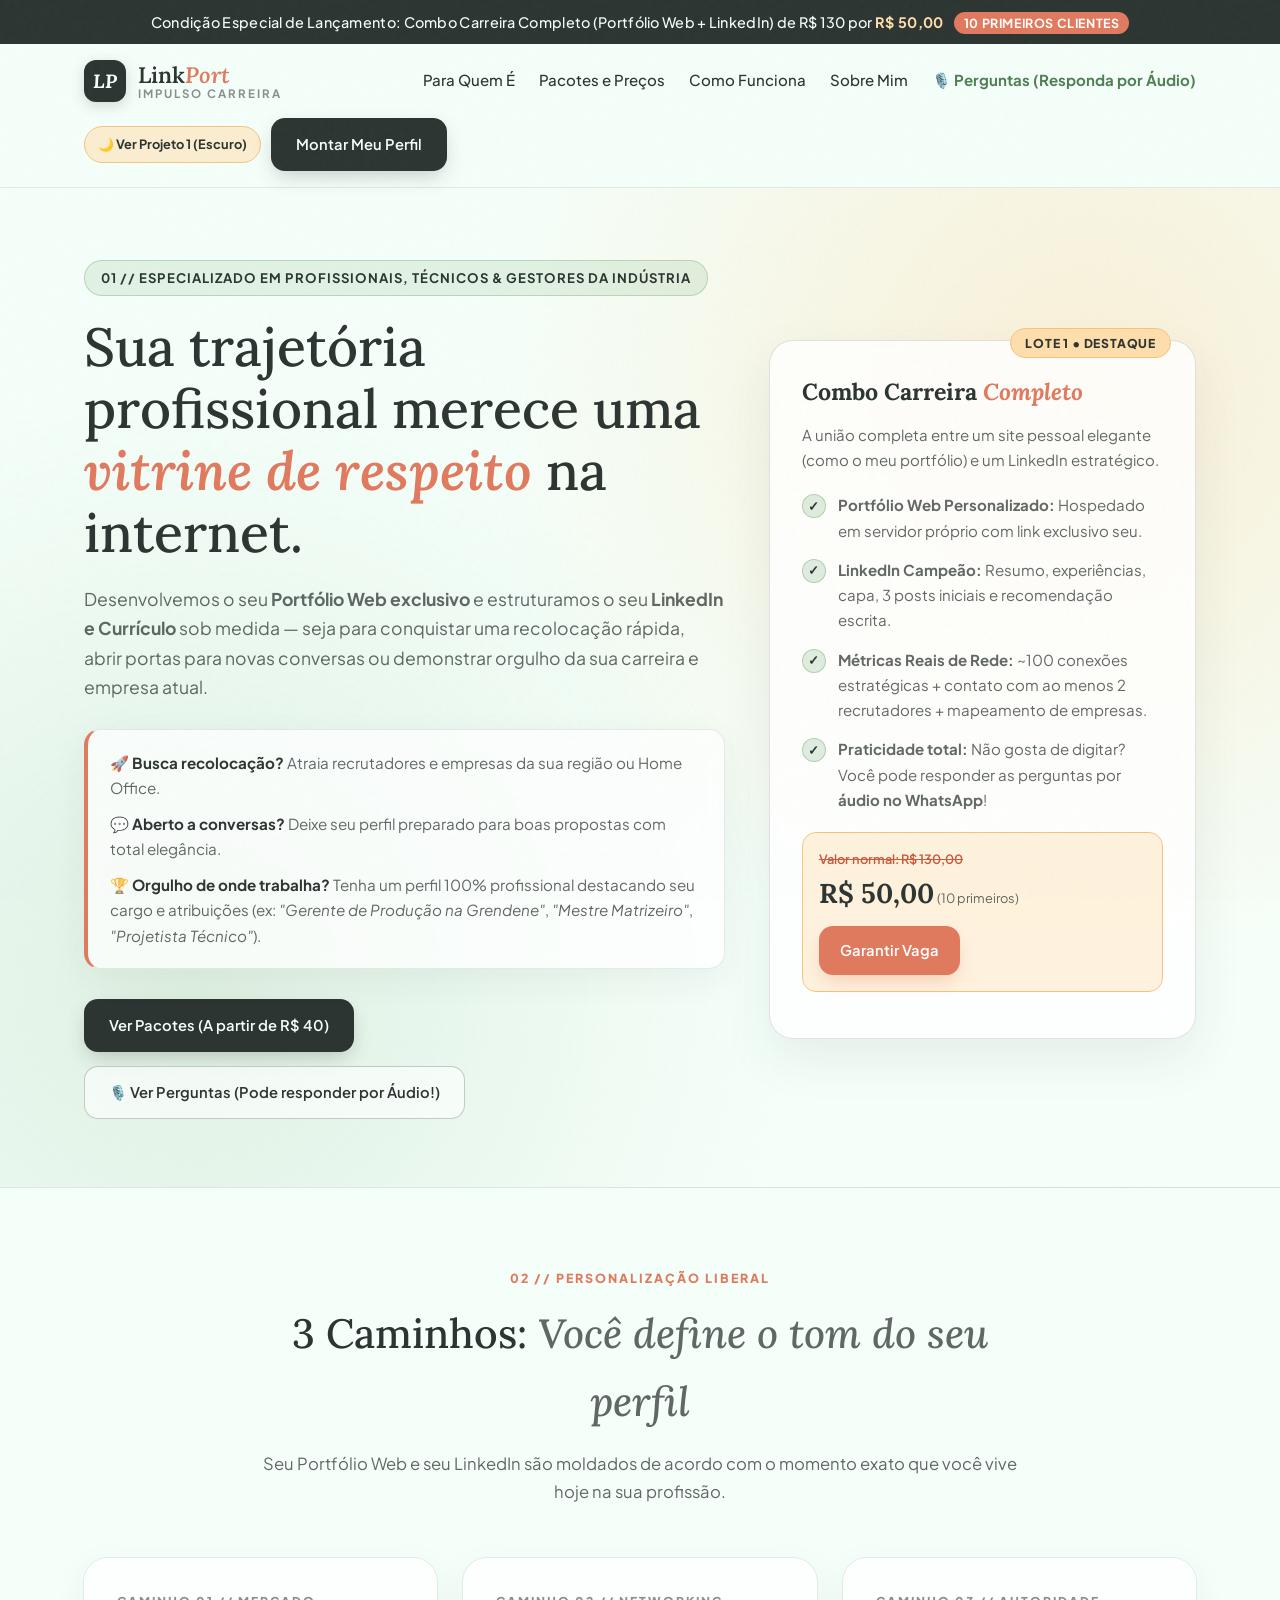
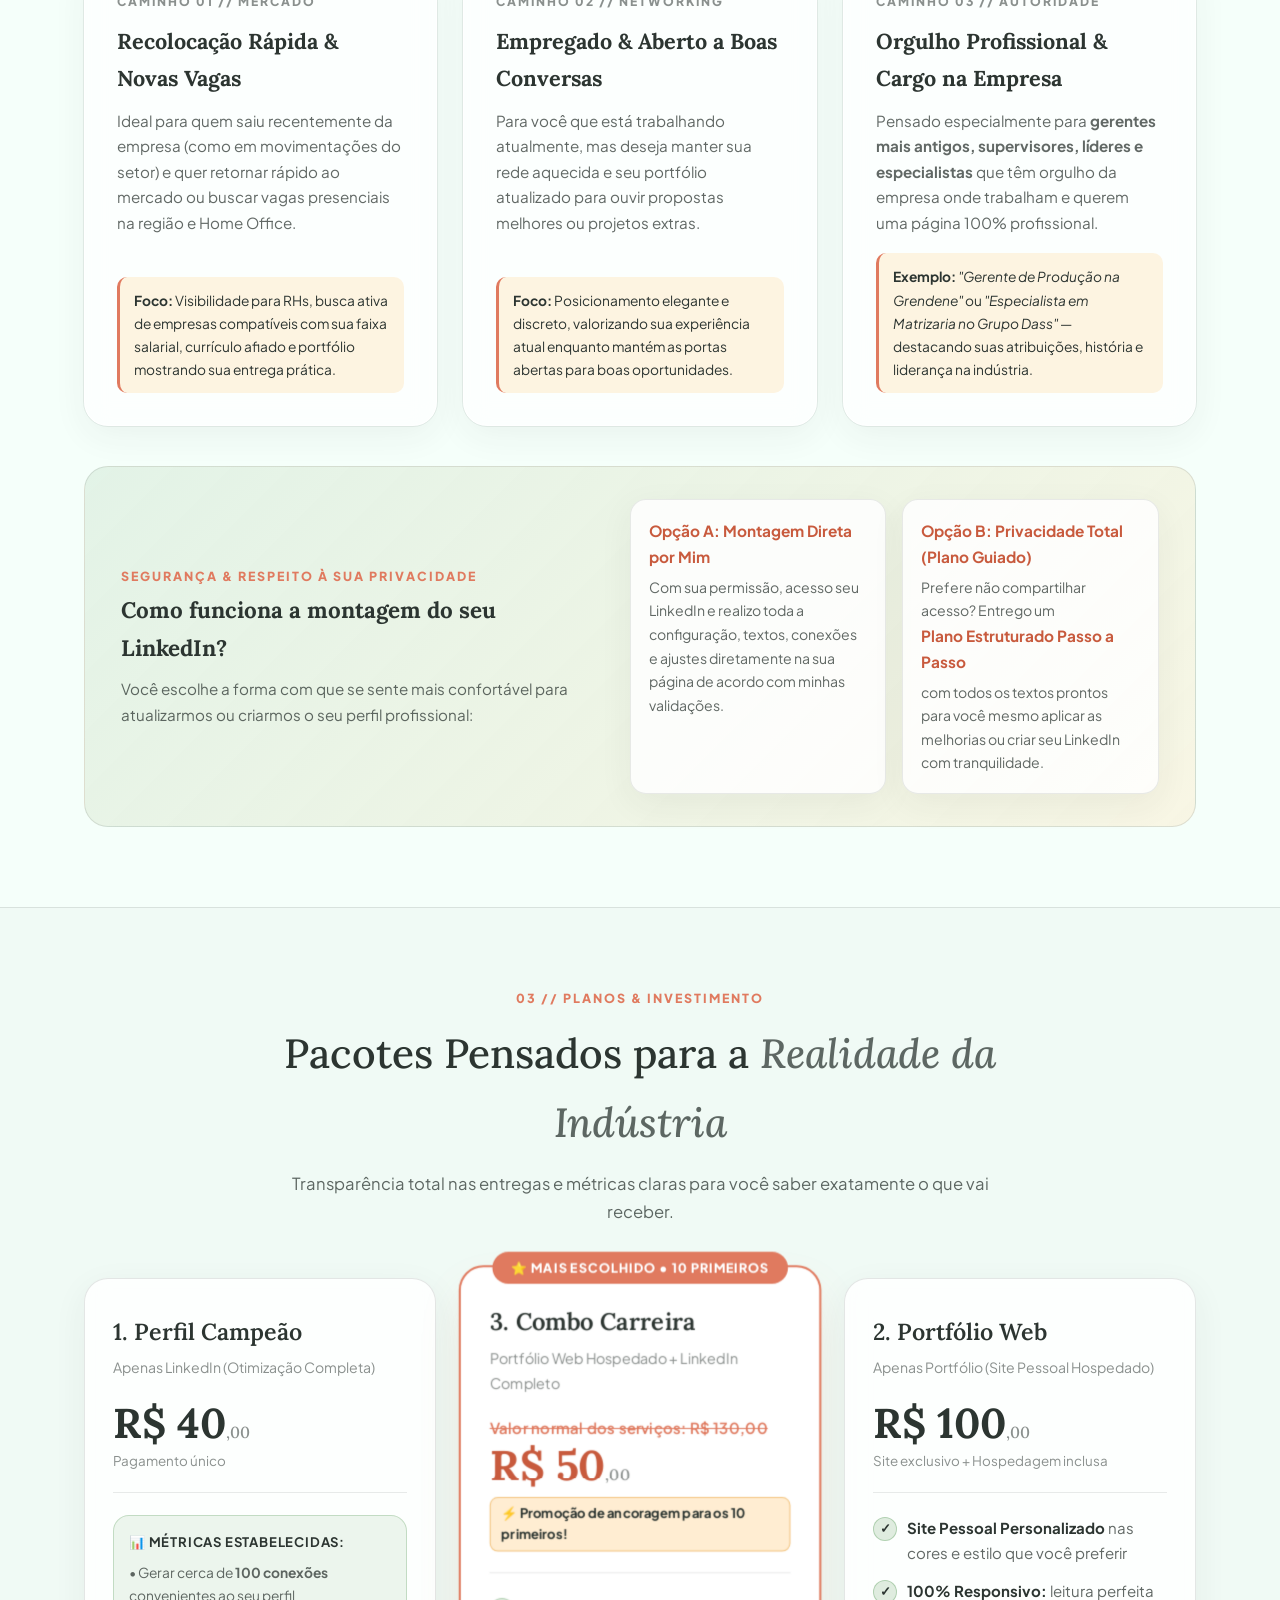
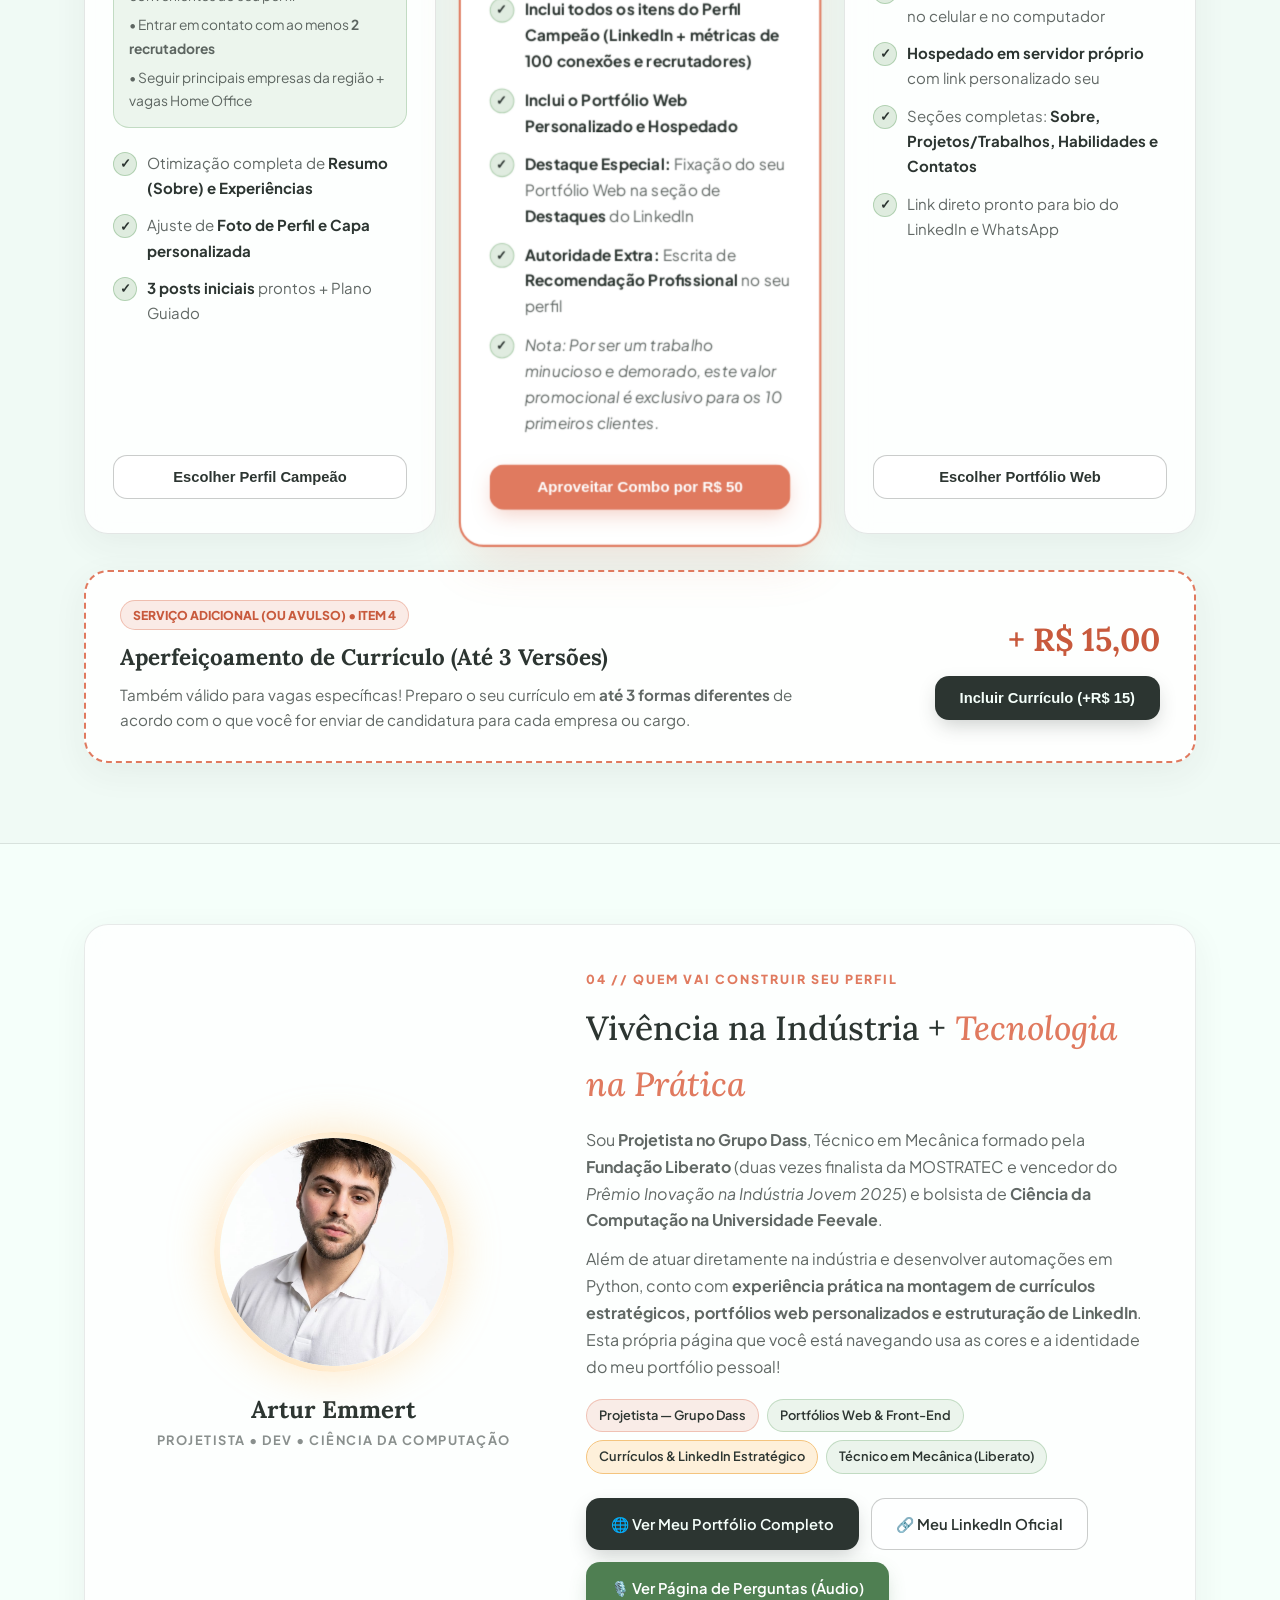
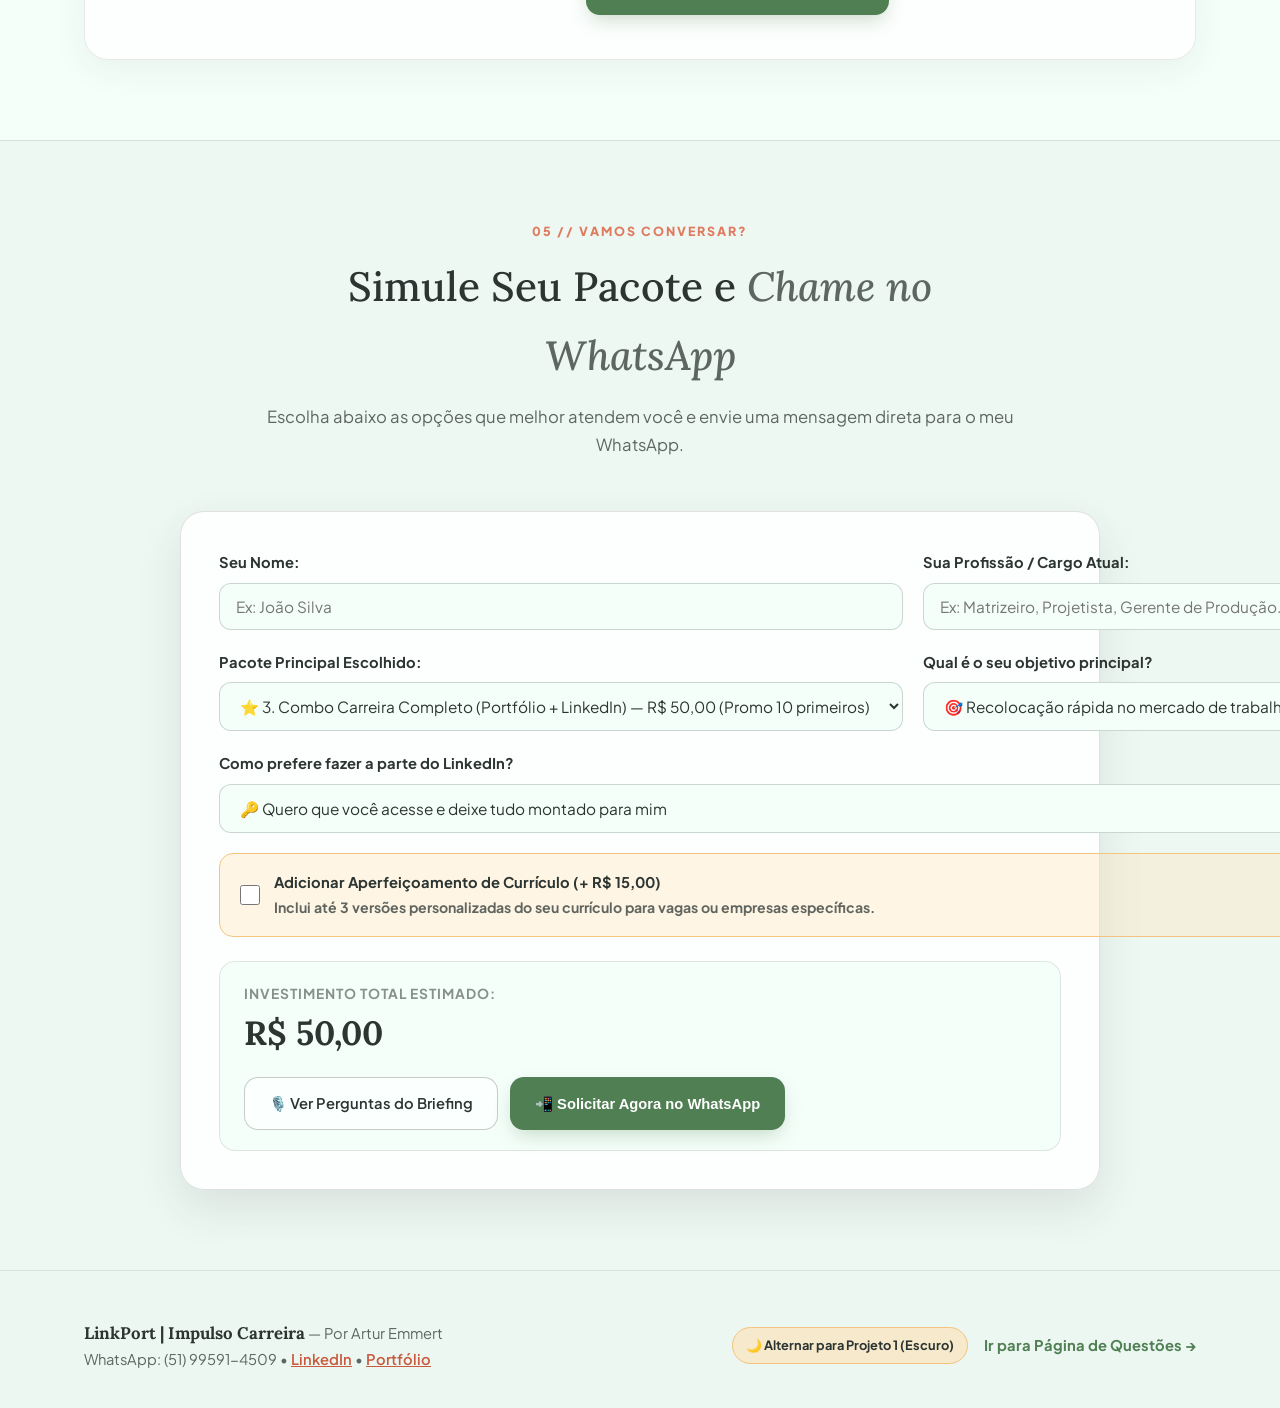
==== index.html @ e6566f84 "Commit inicial do projeto" ====
<!DOCTYPE html>
<html lang="pt-BR">
<head>
  <meta charset="UTF-8" />
  <meta name="viewport" content="width=device-width, initial-scale=1.0" />
  <title>LinkPort | Impulso Carreira (Versão Clara) — Portfólios Web, LinkedIn e Currículos</title>
  <meta name="description" content="Criação de Portfólios Web personalizados, otimização completa de LinkedIn e aperfeiçoamento de currículos para trabalhadores, técnicos e gestores da indústria." />
  <link rel="icon" href="assets/img/favicon_portfolio.png" type="image/png" />
  <link rel="preconnect" href="https://fonts.googleapis.com">
  <link rel="preconnect" href="https://fonts.gstatic.com" crossorigin>
  <link href="https://fonts.googleapis.com/css2?family=Lora:ital,wght@0,400..700;1,400..700&family=Plus+Jakarta+Sans:ital,wght@0,300..800;1,300..800&display=swap" rel="stylesheet">
  <link rel="stylesheet" href="styles.css" />
</head>
<body>

  <!-- Barra de Promoção de Lançamento -->
  <div class="promo-bar">
    Condição Especial de Lançamento: Combo Carreira Completo (Portfólio Web + LinkedIn) de R$ 130 por <strong>R$ 50,00</strong>
    <span class="promo-pill">10 Primeiros Clientes</span>
  </div>

  <!-- Navegação -->
  <header class="navbar">
    <div class="container nav-inner">
      <a href="index.html" class="brand-logo">
        <div class="brand-icon">LP</div>
        <div class="brand-text">
          <span class="brand-name">Link<span>Port</span></span>
          <span class="brand-sub">Impulso Carreira</span>
        </div>
      </a>

      <nav class="nav-links">
        <a href="#caminhos">Para Quem É</a>
        <a href="#pacotes">Pacotes e Preços</a>
        <a href="#privacidade">Como Funciona</a>
        <a href="#sobre">Sobre Mim</a>
        <a href="briefing.html" style="color: var(--sage-dark); font-weight: 700;">🎙️ Perguntas (Responda por Áudio)</a>
      </nav>

      <div style="display: flex; align-items: center; gap: 10px; flex-wrap: wrap;">
        <a href="../Projeto 1/index.html" class="version-switch" title="Alternar para o Projeto 1 (Tema Escuro)">
          🌙 Ver Projeto 1 (Escuro)
        </a>
        <a href="#orcamento" class="btn btn-charcoal">Montar Meu Perfil</a>
      </div>
    </div>
  </header>

  <!-- Hero Section -->
  <section class="hero">
    <div class="container hero-grid">
      <div>
        <div class="badge-pill">
          01 // Especializado em Profissionais, Técnicos & Gestores da Indústria
        </div>
        <h1>
          Sua trajetória profissional merece uma <span class="serif-italic">vitrine de respeito</span> na internet.
        </h1>
        <p class="hero-lead">
          Desenvolvemos o seu <strong>Portfólio Web exclusivo</strong> e estruturamos o seu <strong>LinkedIn e Currículo</strong> sob medida — seja para conquistar uma recolocação rápida, abrir portas para novas conversas ou demonstrar orgulho da sua carreira e empresa atual.
        </p>

        <div class="hero-usecases">
          <div>🚀 <strong>Busca recolocação?</strong> Atraia recrutadores e empresas da sua região ou Home Office.</div>
          <div>💬 <strong>Aberto a conversas?</strong> Deixe seu perfil preparado para boas propostas com total elegância.</div>
          <div>🏆 <strong>Orgulho de onde trabalha?</strong> Tenha um perfil 100% profissional destacando seu cargo e atribuições (ex: <em>"Gerente de Produção na Grendene"</em>, <em>"Mestre Matrizeiro"</em>, <em>"Projetista Técnico"</em>).</div>
        </div>

        <div class="hero-actions">
          <a href="#pacotes" class="btn btn-charcoal">Ver Pacotes (A partir de R$ 40)</a>
          <a href="briefing.html" class="btn btn-outline">🎙️ Ver Perguntas (Pode responder por Áudio!)</a>
        </div>
      </div>

      <div class="hero-card">
        <span class="hero-card-tag">Lote 1 • Destaque</span>
        <h3>Combo Carreira <span class="font-serif-editorial" style="font-style: italic; color: var(--terracotta);">Completo</span></h3>
        <p style="color: var(--charcoal-muted); font-size: 0.94rem;">
          A união completa entre um site pessoal elegante (como o meu portfólio) e um LinkedIn estratégico.
        </p>

        <ul class="hero-stat-list">
          <li>
            <span class="stat-check">✓</span>
            <div><strong>Portfólio Web Personalizado:</strong> Hospedado em servidor próprio com link exclusivo seu.</div>
          </li>
          <li>
            <span class="stat-check">✓</span>
            <div><strong>LinkedIn Campeão:</strong> Resumo, experiências, capa, 3 posts iniciais e recomendação escrita.</div>
          </li>
          <li>
            <span class="stat-check">✓</span>
            <div><strong>Métricas Reais de Rede:</strong> ~100 conexões estratégicas + contato com ao menos 2 recrutadores + mapeamento de empresas.</div>
          </li>
          <li>
            <span class="stat-check">✓</span>
            <div><strong>Praticidade total:</strong> Não gosta de digitar? Você pode responder as perguntas por <strong>áudio no WhatsApp</strong>!</div>
          </li>
        </ul>

        <div style="background: rgba(255, 222, 173, 0.4); border: 1px solid var(--navajowhite-strong); border-radius: 14px; padding: 16px; margin-bottom: 14px; display: flex; justify-content: space-between; align-items: center; flex-wrap: wrap; gap: 10px;">
          <div>
            <span style="font-size: 0.8rem; color: var(--terracotta-dark); text-decoration: line-through; display: block; font-weight: 600;">Valor normal: R$ 130,00</span>
            <strong class="font-serif-editorial" style="font-size: 1.7rem; color: var(--charcoal);">R$ 50,00</strong>
            <span style="font-size: 0.8rem; color: var(--charcoal-muted);"> (10 primeiros)</span>
          </div>
          <a href="#orcamento" class="btn btn-terracotta" style="padding: 11px 20px;">Garantir Vaga</a>
        </div>
      </div>
    </div>
  </section>

  <!-- Seção: 3 Caminhos de Posicionamento -->
  <section id="caminhos">
    <div class="container">
      <div class="section-header">
        <span class="section-tag">02 // Personalização Liberal</span>
        <h2>3 Caminhos: <span>Você define o tom do seu perfil</span></h2>
        <p>
          Seu Portfólio Web e seu LinkedIn são moldados de acordo com o momento exato que você vive hoje na sua profissão.
        </p>
      </div>

      <div class="paths-grid">
        <!-- Caminho 1 -->
        <div class="path-card">
          <span class="path-num">Caminho 01 // Mercado</span>
          <h3>Recolocação Rápida & Novas Vagas</h3>
          <p>
            Ideal para quem saiu recentemente da empresa (como em movimentações do setor) e quer retornar rápido ao mercado ou buscar vagas presenciais na região e Home Office.
          </p>
          <div class="path-example">
            <strong>Foco:</strong> Visibilidade para RHs, busca ativa de empresas compatíveis com sua faixa salarial, currículo afiado e portfólio mostrando sua entrega prática.
          </div>
        </div>

        <!-- Caminho 2 -->
        <div class="path-card">
          <span class="path-num">Caminho 02 // Networking</span>
          <h3>Empregado & Aberto a Boas Conversas</h3>
          <p>
            Para você que está trabalhando atualmente, mas deseja manter sua rede aquecida e seu portfólio atualizado para ouvir propostas melhores ou projetos extras.
          </p>
          <div class="path-example">
            <strong>Foco:</strong> Posicionamento elegante e discreto, valorizando sua experiência atual enquanto mantém as portas abertas para boas oportunidades.
          </div>
        </div>

        <!-- Caminho 3 -->
        <div class="path-card">
          <span class="path-num">Caminho 03 // Autoridade</span>
          <h3>Orgulho Profissional & Cargo na Empresa</h3>
          <p>
            Pensado especialmente para <strong>gerentes mais antigos, supervisores, líderes e especialistas</strong> que têm orgulho da empresa onde trabalham e querem uma página 100% profissional.
          </p>
          <div class="path-example">
            <strong>Exemplo:</strong> <em>"Gerente de Produção na Grendene"</em> ou <em>"Especialista em Matrizaria no Grupo Dass"</em> — destacando suas atribuições, história e liderança na indústria.
          </div>
        </div>
      </div>

      <!-- Banner de Privacidade e Execução do LinkedIn -->
      <div id="privacidade" class="privacy-banner">
        <div>
          <span class="section-tag" style="margin-bottom: 4px;">Segurança & Respeito à Sua Privacidade</span>
          <h3>Como funciona a montagem do seu LinkedIn?</h3>
          <p style="color: var(--charcoal-muted); font-size: 0.95rem;">
            Você escolhe a forma com que se sente mais confortável para atualizarmos ou criarmos o seu perfil profissional:
          </p>
        </div>

        <div class="privacy-options">
          <div class="privacy-opt">
            <strong>Opção A: Montagem Direta por Mim</strong>
            <p>
              Com sua permissão, acesso seu LinkedIn e realizo toda a configuração, textos, conexões e ajustes diretamente na sua página de acordo com minhas validações.
            </p>
          </div>
          <div class="privacy-opt">
            <strong>Opção B: Privacidade Total (Plano Guiado)</strong>
            <p>
              Prefere não compartilhar acesso? Entrego um <strong>Plano Estruturado Passo a Passo</strong> com todos os textos prontos para você mesmo aplicar as melhorias ou criar seu LinkedIn com tranquilidade.
            </p>
          </div>
        </div>
      </div>
    </div>
  </section>

  <!-- Seção de Preços e Pacotes -->
  <section id="pacotes" class="pricing-section">
    <div class="container">
      <div class="section-header">
        <span class="section-tag">03 // Planos & Investimento</span>
        <h2>Pacotes Pensados para a <span>Realidade da Indústria</span></h2>
        <p>
          Transparência total nas entregas e métricas claras para você saber exatamente o que vai receber.
        </p>
      </div>

      <div class="pricing-grid">
        <!-- Pacote 1: Perfil Campeão -->
        <div class="price-card">
          <div class="plan-name">1. Perfil Campeão</div>
          <div class="plan-subtitle">Apenas LinkedIn (Otimização Completa)</div>

          <div class="price-box">
            <span class="current-price">R$ 40<small>,00</small></span>
            <span style="display: block; font-size: 0.84rem; color: var(--charcoal-light); margin-top: 4px;">Pagamento único</span>
          </div>

          <div class="metrics-box">
            <h4>📊 Métricas Estabelecidas:</h4>
            <ul>
              <li>• Gerar cerca de <strong>100 conexões</strong> convenientes ao seu perfil</li>
              <li>• Entrar em contato com ao menos <strong>2 recrutadores</strong></li>
              <li>• Seguir principais empresas da região + vagas Home Office</li>
            </ul>
          </div>

          <ul class="plan-features">
            <li><span class="stat-check">✓</span> <div>Otimização completa de <strong>Resumo (Sobre) e Experiências</strong></div></li>
            <li><span class="stat-check">✓</span> <div>Ajuste de <strong>Foto de Perfil e Capa personalizada</strong></div></li>
            <li><span class="stat-check">✓</span> <div><strong>3 posts iniciais</strong> prontos + Plano Guiado</div></li>
          </ul>

          <button class="btn btn-outline" onclick="selecionarPacote('linkedin')">Escolher Perfil Campeão</button>
        </div>

        <!-- Pacote 3 (Destaque Central): Combo Carreira -->
        <div class="price-card featured">
          <div class="featured-ribbon">⭐ Mais Escolhido • 10 Primeiros</div>
          <div class="plan-name">3. Combo Carreira</div>
          <div class="plan-subtitle">Portfólio Web Hospedado + LinkedIn Completo</div>

          <div class="price-box">
            <span class="old-price">Valor normal dos serviços: R$ 130,00</span>
            <span class="current-price" style="color: var(--terracotta-dark);">R$ 50<small>,00</small></span>
            <div>
              <span class="scarcity-note">⚡ Promoção de ancoragem para os 10 primeiros!</span>
            </div>
          </div>

          <ul class="plan-features">
            <li><span class="stat-check">✓</span> <div><strong>Inclui todos os itens do Perfil Campeão (LinkedIn + métricas de 100 conexões e recrutadores)</strong></div></li>
            <li><span class="stat-check">✓</span> <div><strong>Inclui o Portfólio Web Personalizado e Hospedado</strong></div></li>
            <li><span class="stat-check">✓</span> <div><strong>Destaque Especial:</strong> Fixação do seu Portfólio Web na seção de <strong>Destaques</strong> do LinkedIn</div></li>
            <li><span class="stat-check">✓</span> <div><strong>Autoridade Extra:</strong> Escrita de <strong>Recomendação Profissional</strong> no seu perfil</div></li>
            <li><span class="stat-check">✓</span> <div><em>Nota: Por ser um trabalho minucioso e demorado, este valor promocional é exclusivo para os 10 primeiros clientes.</em></div></li>
          </ul>

          <button class="btn btn-terracotta" onclick="selecionarPacote('combo')">Aproveitar Combo por R$ 50</button>
        </div>

        <!-- Pacote 2: Portfólio Web -->
        <div class="price-card">
          <div class="plan-name">2. Portfólio Web</div>
          <div class="plan-subtitle">Apenas Portfólio (Site Pessoal Hospedado)</div>

          <div class="price-box">
            <span class="current-price">R$ 100<small>,00</small></span>
            <span style="display: block; font-size: 0.84rem; color: var(--charcoal-light); margin-top: 4px;">Site exclusivo + Hospedagem inclusa</span>
          </div>

          <ul class="plan-features">
            <li><span class="stat-check">✓</span> <div><strong>Site Pessoal Personalizado</strong> nas cores e estilo que você preferir</div></li>
            <li><span class="stat-check">✓</span> <div><strong>100% Responsivo:</strong> leitura perfeita no celular e no computador</div></li>
            <li><span class="stat-check">✓</span> <div><strong>Hospedado em servidor próprio</strong> com link personalizado seu</div></li>
            <li><span class="stat-check">✓</span> <div>Seções completas: <strong>Sobre, Projetos/Trabalhos, Habilidades e Contatos</strong></div></li>
            <li><span class="stat-check">✓</span> <div>Link direto pronto para bio do LinkedIn e WhatsApp</div></li>
          </ul>

          <button class="btn btn-outline" onclick="selecionarPacote('portfolio')">Escolher Portfólio Web</button>
        </div>
      </div>

      <!-- Adicional Item 4: Aperfeiçoamento de Currículo -->
      <div class="addon-banner">
        <div class="addon-info">
          <span class="addon-tag">Serviço Adicional (Ou Avulso) • Item 4</span>
          <h3>Aperfeiçoamento de Currículo (Até 3 Versões)</h3>
          <p>
            Também válido para vagas específicas! Preparo o seu currículo em <strong>até 3 formas diferentes</strong> de acordo com o que você for enviar de candidatura para cada empresa ou cargo.
          </p>
        </div>
        <div class="addon-price-col">
          <span class="addon-price">+ R$ 15,00</span>
          <button class="btn btn-charcoal" onclick="adicionarCurriculo()">Incluir Currículo (+R$ 15)</button>
        </div>
      </div>
    </div>
  </section>

  <!-- Seção Sobre Mim (Com a Foto e Estética Real do Portfólio do Artur!) -->
  <section id="sobre">
    <div class="container">
      <div class="about-grid">
        <div class="profile-frame-wrap">
          <div class="navajo-circle">
            <img src="assets/img/foto_portfolio_circulo.png" alt="Artur Emmert" />
          </div>
          <h3 class="font-serif-editorial" style="font-size: 1.5rem; color: var(--charcoal);">Artur Emmert</h3>
          <span style="font-size: 0.8rem; text-transform: uppercase; letter-spacing: 1.5px; color: var(--charcoal-light); font-weight: 700;">
            Projetista • Dev • Ciência da Computação
          </span>
        </div>

        <div>
          <span class="section-tag">04 // Quem Vai Construir Seu Perfil</span>
          <h2 class="font-serif-editorial" style="font-size: 2.1rem; font-weight: 500; margin-bottom: 14px; color: var(--charcoal);">
            Vivência na Indústria + <span style="font-style: italic; color: var(--terracotta);">Tecnologia na Prática</span>
          </h2>
          <p style="color: var(--charcoal-muted); margin-bottom: 12px;">
            Sou <strong>Projetista no Grupo Dass</strong>, Técnico em Mecânica formado pela <strong>Fundação Liberato</strong> (duas vezes finalista da MOSTRATEC e vencedor do <em>Prêmio Inovação na Indústria Jovem 2025</em>) e bolsista de <strong>Ciência da Computação na Universidade Feevale</strong>.
          </p>
          <p style="color: var(--charcoal-muted); margin-bottom: 16px;">
            Além de atuar diretamente na indústria e desenvolver automações em Python, conto com <strong>experiência prática na montagem de currículos estratégicos, portfólios web personalizados e estruturação de LinkedIn</strong>. Esta própria página que você está navegando usa as cores e a identidade do meu portfólio pessoal!
          </p>

          <div class="about-badges">
            <span class="badge-terracotta">Projetista — Grupo Dass</span>
            <span class="badge-sage">Portfólios Web & Front-End</span>
            <span class="badge-navajo">Currículos & LinkedIn Estratégico</span>
            <span class="badge-sage">Técnico em Mecânica (Liberato)</span>
          </div>

          <div style="display: flex; flex-wrap: wrap; gap: 12px; margin-top: 24px;">
            <a href="https://artur-emmert.github.io/MeuPortf-lioV2/" target="_blank" rel="noopener noreferrer" class="btn btn-charcoal">
              🌐 Ver Meu Portfólio Completo
            </a>
            <a href="https://www.linkedin.com/in/artur-emmert-cs-pm" target="_blank" rel="noopener noreferrer" class="btn btn-outline">
              🔗 Meu LinkedIn Oficial
            </a>
            <a href="briefing.html" class="btn btn-sage">
              🎙️ Ver Página de Perguntas (Áudio)
            </a>
          </div>
        </div>
      </div>
    </div>
  </section>

  <!-- Simulador de Pedido / Orçamento Rápido -->
  <section id="orcamento" style="background: rgba(44, 53, 49, 0.03); border-top: 1px solid var(--card-border);">
    <div class="container">
      <div class="section-header">
        <span class="section-tag">05 // Vamos Conversar?</span>
        <h2>Simule Seu Pacote e <span>Chame no WhatsApp</span></h2>
        <p>
          Escolha abaixo as opções que melhor atendem você e envie uma mensagem direta para o meu WhatsApp.
        </p>
      </div>

      <div class="builder-box">
        <div class="form-grid">
          <div class="form-group">
            <label for="clienteNome">Seu Nome:</label>
            <input type="text" id="clienteNome" class="form-control" placeholder="Ex: João Silva" />
          </div>

          <div class="form-group">
            <label for="clienteProfissao">Sua Profissão / Cargo Atual:</label>
            <input type="text" id="clienteProfissao" class="form-control" placeholder="Ex: Matrizeiro, Projetista, Gerente de Produção..." />
          </div>

          <div class="form-group">
            <label for="pacoteSelect">Pacote Principal Escolhido:</label>
            <select id="pacoteSelect" class="form-control" onchange="atualizarTotal()">
              <option value="combo" data-preco="50">⭐ 3. Combo Carreira Completo (Portfólio + LinkedIn) — R$ 50,00 (Promo 10 primeiros)</option>
              <option value="linkedin" data-preco="40">1. Perfil Campeão (Apenas LinkedIn) — R$ 40,00</option>
              <option value="portfolio" data-preco="100">2. Portfólio Web Hospedado (Apenas Portfólio) — R$ 100,00</option>
              <option value="apenas_curriculo" data-preco="15">4. Apenas Aperfeiçoamento de Currículo (Até 3 versões) — R$ 15,00</option>
            </select>
          </div>

          <div class="form-group">
            <label for="objetivoSelect">Qual é o seu objetivo principal?</label>
            <select id="objetivoSelect" class="form-control">
              <option value="Recolocação rápida no mercado de trabalho">🎯 Recolocação rápida no mercado de trabalho</option>
              <option value="Estou empregado, mas aberto a novas conversas e propostas">💬 Estou empregado, mas aberto a boas conversas</option>
              <option value="Mostrar orgulho da empresa atual e ter um perfil 100% profissional com minhas atribuições">🏛️ Orgulho da empresa onde trabalho (Perfil 100% Profissional / Cargo Atual)</option>
            </select>
          </div>

          <div class="form-group full">
            <label for="privacidadeSelect">Como prefere fazer a parte do LinkedIn?</label>
            <select id="privacidadeSelect" class="form-control">
              <option value="Quero que o Artur acesse e monte tudo direto para mim">🔑 Quero que você acesse e deixe tudo montado para mim</option>
              <option value="Prefiro manter minha privacidade e receber o Plano Estruturado passo a passo">🔒 Prefiro privacidade: quero receber o Plano Estruturado para eu mesmo aplicar</option>
              <option value="Ainda vou decidir / Quero tirar dúvidas">🤔 Quero conversar sobre isso no WhatsApp</option>
            </select>
          </div>

          <div class="form-group full" id="addonCheckboxContainer">
            <label class="checkbox-card">
              <input type="checkbox" id="checkCurriculo" onchange="atualizarTotal()" />
              <div>
                <strong style="color: var(--charcoal); display: block;">Adicionar Aperfeiçoamento de Currículo (+ R$ 15,00)</strong>
                <span style="font-size: 0.88rem; color: var(--charcoal-muted);">Inclui até 3 versões personalizadas do seu currículo para vagas ou empresas específicas.</span>
              </div>
            </label>
          </div>
        </div>

        <div class="total-bar">
          <div>
            <span style="font-size: 0.86rem; color: var(--charcoal-light); display: block; text-transform: uppercase; letter-spacing: 1px; font-weight: 700;">Investimento Total Estimado:</span>
            <span class="total-amount" id="valorTotalDisplay">R$ 50,00</span>
          </div>

          <div style="display: flex; gap: 12px; flex-wrap: wrap;">
            <a href="briefing.html" class="btn btn-outline">🎙️ Ver Perguntas do Briefing</a>
            <button type="button" class="btn btn-sage" onclick="enviarPedidoWhatsApp()">
              📲 Solicitar Agora no WhatsApp
            </button>
          </div>
        </div>
      </div>
    </div>
  </section>

  <!-- Rodapé -->
  <footer class="footer">
    <div class="container footer-inner">
      <div>
        <strong class="font-serif-editorial" style="color: var(--charcoal); font-size: 1.05rem;">LinkPort | Impulso Carreira</strong> — Por Artur Emmert<br/>
        <span>WhatsApp: (51) 99591-4509 • <a href="https://www.linkedin.com/in/artur-emmert-cs-pm" target="_blank" style="color: var(--terracotta-dark); font-weight: 600;">LinkedIn</a> • <a href="https://artur-emmert.github.io/MeuPortf-lioV2/" target="_blank" style="color: var(--terracotta-dark); font-weight: 600;">Portfólio</a></span>
      </div>
      <div style="display: flex; gap: 16px; align-items: center; flex-wrap: wrap;">
        <a href="../Projeto 1/index.html" class="version-switch">🌙 Alternar para Projeto 1 (Escuro)</a>
        <a href="briefing.html" style="color: var(--sage-dark); text-decoration: none; font-weight: 700;">Ir para Página de Questões →</a>
      </div>
    </div>
  </footer>

  <script src="script.js"></script>
</body>
</html>
---- styles.css ----
:root {
  --mintcream: #F5FFFA;
  --bg-soft: #ECF6F1;
  --charcoal: #2C3531;
  --charcoal-muted: rgba(44, 53, 49, 0.75);
  --charcoal-light: rgba(44, 53, 49, 0.55);
  --navajowhite: #FFDEAD;
  --navajowhite-strong: #F4C47E;
  --sage: #8FBC8F;
  --sage-dark: #4F7F52;
  --terracotta: #E07A5F;
  --terracotta-dark: #C85A3D;
  --card-bg: rgba(255, 255, 255, 0.72);
  --card-border: rgba(44, 53, 49, 0.12);
  --shadow-soft: 0 10px 35px 0 rgba(44, 53, 49, 0.06);
  --shadow-hover: 0 18px 45px 0 rgba(44, 53, 49, 0.11);
  --radius-md: 16px;
  --radius-lg: 24px;
}

* {
  box-sizing: border-box;
  margin: 0;
  padding: 0;
}

html {
  scroll-behavior: smooth;
}

body {
  font-family: 'Plus Jakarta Sans', -apple-system, BlinkMacSystemFont, 'Segoe UI', sans-serif;
  background-color: var(--mintcream);
  color: var(--charcoal);
  line-height: 1.68;
  font-size: 16px;
  position: relative;
  -webkit-font-smoothing: antialiased;
}

/* Textura de Ruído Analógica idêntica ao Portfolio_V2 */
body::before {
  content: "";
  position: fixed;
  top: 0;
  left: 0;
  width: 100vw;
  height: 100vh;
  opacity: 0.025;
  pointer-events: none;
  z-index: 9999;
  background-image: url("data:image/svg+xml,%3Csvg viewBox='0 0 200 200' xmlns='http://www.w3.org/2000/svg'%3E%3Cfilter id='noise'%3E%3CfeTurbulence type='fractalNoise' baseFrequency='0.8' numOctaves='3' stitchTiles='stitch'/%3E%3C/filter%3E%3Crect width='100%25' height='100%25' filter='url(%23noise)'/%3E%3C/svg%3E");
}

.font-serif-editorial {
  font-family: 'Lora', Georgia, serif;
}

.container {
  width: 100%;
  max-width: 1160px;
  margin: 0 auto;
  padding: 0 24px;
}

section {
  padding: 80px 0;
}

/* Barra Superior de Lançamento */
.promo-bar {
  background: var(--charcoal);
  color: var(--mintcream);
  text-align: center;
  padding: 10px 16px;
  font-size: 0.9rem;
  font-weight: 500;
  letter-spacing: 0.3px;
}

.promo-bar strong {
  color: var(--navajowhite);
  font-weight: 700;
}

.promo-bar .promo-pill {
  background: var(--terracotta);
  color: #fff;
  padding: 3px 10px;
  border-radius: 99px;
  margin-left: 8px;
  font-size: 0.78rem;
  font-weight: 700;
  text-transform: uppercase;
  letter-spacing: 0.6px;
}

/* Navbar */
.navbar {
  position: sticky;
  top: 0;
  z-index: 100;
  background: rgba(245, 255, 250, 0.85);
  backdrop-filter: blur(12px);
  border-bottom: 1px solid rgba(44, 53, 49, 0.1);
  padding: 16px 0;
}

.nav-inner {
  display: flex;
  align-items: center;
  justify-content: space-between;
  gap: 16px;
  flex-wrap: wrap;
}

.brand-logo {
  display: flex;
  align-items: center;
  gap: 12px;
  text-decoration: none;
  color: var(--charcoal);
}

.brand-icon {
  width: 42px;
  height: 42px;
  border-radius: 12px;
  background: var(--charcoal);
  color: var(--mintcream);
  display: flex;
  align-items: center;
  justify-content: center;
  font-family: 'Lora', serif;
  font-style: italic;
  font-weight: 700;
  font-size: 1.2rem;
  box-shadow: 0 4px 14px rgba(44, 53, 49, 0.18);
}

.brand-text {
  display: flex;
  flex-direction: column;
  line-height: 1.15;
}

.brand-name {
  font-family: 'Lora', serif;
  font-size: 1.4rem;
  font-weight: 600;
  color: var(--charcoal);
}

.brand-name span {
  font-style: italic;
  color: var(--terracotta);
}

.brand-sub {
  font-size: 0.72rem;
  text-transform: uppercase;
  letter-spacing: 2px;
  color: var(--charcoal-light);
  font-weight: 700;
}

.nav-links {
  display: flex;
  align-items: center;
  gap: 24px;
  flex-wrap: wrap;
}

.nav-links a {
  color: var(--charcoal);
  text-decoration: none;
  font-size: 0.94rem;
  font-weight: 500;
  position: relative;
  padding-bottom: 2px;
  transition: color 0.25s;
}

.nav-links a::after {
  content: '';
  display: block;
  width: 0;
  height: 2px;
  background: var(--terracotta);
  transition: width 0.3s ease;
}

.nav-links a:hover {
  color: var(--terracotta);
}

.nav-links a:hover::after {
  width: 100%;
}

/* Botões estilo Portfolio_V2 */
.btn {
  display: inline-flex;
  align-items: center;
  justify-content: center;
  gap: 8px;
  padding: 13px 24px;
  border-radius: 14px;
  font-weight: 600;
  font-size: 0.92rem;
  text-decoration: none;
  cursor: pointer;
  transition: all 0.3s cubic-bezier(0.16, 1, 0.3, 1);
  border: 1px solid transparent;
}

.btn-charcoal {
  background: var(--charcoal);
  color: var(--mintcream);
  box-shadow: 0 8px 20px -4px rgba(44, 53, 49, 0.25);
}

.btn-charcoal:hover {
  background: var(--terracotta);
  color: #fff;
  transform: translateY(-2px);
  box-shadow: 0 12px 24px -4px rgba(224, 122, 95, 0.35);
}

.btn-terracotta {
  background: var(--terracotta);
  color: #fff;
  box-shadow: 0 8px 20px -4px rgba(224, 122, 95, 0.35);
}

.btn-terracotta:hover {
  background: var(--terracotta-dark);
  transform: translateY(-2px);
}

.btn-sage {
  background: var(--sage-dark);
  color: #fff;
  box-shadow: 0 8px 20px -4px rgba(79, 127, 82, 0.3);
}

.btn-sage:hover {
  background: #3d6640;
  transform: translateY(-2px);
}

.btn-outline {
  background: rgba(255, 255, 255, 0.6);
  color: var(--charcoal);
  border: 1px solid rgba(44, 53, 49, 0.25);
}

.btn-outline:hover {
  background: var(--charcoal);
  color: var(--mintcream);
}

.version-switch {
  display: inline-flex;
  align-items: center;
  gap: 6px;
  font-size: 0.8rem;
  font-weight: 700;
  padding: 7px 13px;
  border-radius: 99px;
  background: rgba(255, 222, 173, 0.55);
  border: 1px solid var(--navajowhite-strong);
  color: var(--charcoal);
  text-decoration: none;
  transition: all 0.2s;
}

.version-switch:hover {
  background: var(--navajowhite);
}

/* Hero Section */
.hero {
  padding: 72px 0 68px;
  border-bottom: 1px solid var(--card-border);
  background: radial-gradient(circle at 85% 20%, rgba(255, 222, 173, 0.45), transparent 45%),
              radial-gradient(circle at 15% 80%, rgba(143, 188, 143, 0.22), transparent 45%);
}

.hero-grid {
  display: grid;
  grid-template-columns: 1.2fr 0.8fr;
  gap: 44px;
  align-items: center;
}

.badge-pill {
  display: inline-flex;
  align-items: center;
  gap: 8px;
  background: rgba(143, 188, 143, 0.2);
  border: 1px solid rgba(143, 188, 143, 0.5);
  color: var(--charcoal);
  padding: 6px 16px;
  border-radius: 99px;
  font-size: 0.82rem;
  font-weight: 700;
  text-transform: uppercase;
  letter-spacing: 1px;
  margin-bottom: 20px;
}

.hero h1 {
  font-family: 'Lora', serif;
  font-size: clamp(2.2rem, 4.2vw, 3.35rem);
  font-weight: 500;
  line-height: 1.16;
  color: var(--charcoal);
  margin-bottom: 20px;
}

.hero h1 .serif-italic {
  font-style: italic;
  color: var(--terracotta);
  font-weight: 600;
}

.hero-lead {
  font-size: 1.1rem;
  color: var(--charcoal-muted);
  font-weight: 400;
  margin-bottom: 26px;
  max-width: 640px;
}

.hero-usecases {
  display: flex;
  flex-direction: column;
  gap: 10px;
  margin-bottom: 30px;
  background: rgba(255, 255, 255, 0.75);
  backdrop-filter: blur(10px);
  padding: 20px 22px;
  border-radius: var(--radius-md);
  border: 1px solid rgba(44, 53, 49, 0.1);
  border-left: 4px solid var(--terracotta);
  box-shadow: var(--shadow-soft);
}

.hero-usecases div {
  font-size: 0.95rem;
  color: var(--charcoal-muted);
}

.hero-usecases strong {
  color: var(--charcoal);
}

.hero-actions {
  display: flex;
  flex-wrap: wrap;
  gap: 14px;
}

/* Card Destaque Lateral na Hero */
.hero-card {
  background: rgba(255, 255, 255, 0.82);
  backdrop-filter: blur(16px);
  border: 1px solid rgba(44, 53, 49, 0.14);
  border-radius: var(--radius-lg);
  padding: 32px;
  box-shadow: 0 20px 50px rgba(44, 53, 49, 0.08);
  position: relative;
}

.hero-card-tag {
  position: absolute;
  top: -13px;
  right: 24px;
  background: var(--navajowhite);
  border: 1px solid var(--navajowhite-strong);
  color: var(--charcoal);
  font-weight: 800;
  font-size: 0.76rem;
  padding: 4px 14px;
  border-radius: 99px;
  text-transform: uppercase;
  letter-spacing: 0.8px;
}

.hero-card h3 {
  font-family: 'Lora', serif;
  font-size: 1.45rem;
  margin-bottom: 10px;
  color: var(--charcoal);
}

.hero-stat-list {
  list-style: none;
  display: flex;
  flex-direction: column;
  gap: 14px;
  margin: 20px 0;
}

.hero-stat-list li {
  display: flex;
  align-items: flex-start;
  gap: 12px;
  font-size: 0.94rem;
  color: var(--charcoal-muted);
}

.stat-check {
  background: rgba(143, 188, 143, 0.28);
  border: 1px solid rgba(143, 188, 143, 0.6);
  color: var(--charcoal);
  font-weight: 800;
  width: 24px;
  height: 24px;
  border-radius: 50%;
  display: inline-flex;
  align-items: center;
  justify-content: center;
  flex-shrink: 0;
  margin-top: 2px;
  font-size: 0.8rem;
}

/* Cabeçalhos de Seção */
.section-header {
  text-align: center;
  max-width: 760px;
  margin: 0 auto 52px;
}

.section-tag {
  color: var(--terracotta);
  text-transform: uppercase;
  font-size: 0.78rem;
  font-weight: 800;
  letter-spacing: 2px;
  display: block;
  margin-bottom: 10px;
}

.section-header h2 {
  font-family: 'Lora', serif;
  font-size: clamp(1.85rem, 3.2vw, 2.55rem);
  font-weight: 500;
  color: var(--charcoal);
  margin-bottom: 14px;
}

.section-header h2 span {
  font-style: italic;
  color: var(--charcoal-muted);
}

.section-header p {
  color: var(--charcoal-muted);
  font-size: 1.04rem;
}

/* Grid 3 Caminhos (Estilo Glassmorphism do Portfólio) */
.paths-grid {
  display: grid;
  grid-template-columns: repeat(3, 1fr);
  gap: 26px;
}

.path-card {
  background: var(--card-bg);
  backdrop-filter: blur(12px);
  border: 1px solid rgba(255, 255, 255, 0.8);
  outline: 1px solid rgba(44, 53, 49, 0.08);
  border-radius: var(--radius-lg);
  padding: 32px;
  box-shadow: var(--shadow-soft);
  transition: all 0.3s ease;
  display: flex;
  flex-direction: column;
}

.path-card:hover {
  transform: translateY(-5px);
  box-shadow: var(--shadow-hover);
  outline-color: rgba(224, 122, 95, 0.35);
}

.path-num {
  font-size: 0.76rem;
  font-weight: 800;
  letter-spacing: 2px;
  text-transform: uppercase;
  color: var(--charcoal-light);
  margin-bottom: 12px;
}

.path-card h3 {
  font-family: 'Lora', serif;
  font-size: 1.35rem;
  margin-bottom: 12px;
  color: var(--charcoal);
}

.path-card p {
  color: var(--charcoal-muted);
  font-size: 0.95rem;
  margin-bottom: 18px;
  flex-grow: 1;
}

.path-example {
  background: rgba(255, 222, 173, 0.35);
  border-left: 3px solid var(--terracotta);
  padding: 12px 14px;
  border-radius: 10px;
  font-size: 0.86rem;
  color: var(--charcoal);
}

/* Banner de Privacidade */
.privacy-banner {
  margin-top: 40px;
  background: linear-gradient(135deg, rgba(143, 188, 143, 0.18), rgba(255, 222, 173, 0.28));
  border: 1px solid rgba(44, 53, 49, 0.12);
  border-radius: var(--radius-lg);
  padding: 32px 36px;
  display: grid;
  grid-template-columns: 1fr 1.1fr;
  gap: 28px;
  align-items: center;
}

.privacy-banner h3 {
  font-family: 'Lora', serif;
  font-size: 1.4rem;
  margin-bottom: 10px;
  color: var(--charcoal);
}

.privacy-options {
  display: grid;
  grid-template-columns: 1fr 1fr;
  gap: 16px;
}

.privacy-opt {
  background: rgba(255, 255, 255, 0.82);
  border: 1px solid rgba(44, 53, 49, 0.1);
  padding: 18px;
  border-radius: var(--radius-md);
  box-shadow: var(--shadow-soft);
}

.privacy-opt strong {
  display: block;
  color: var(--terracotta-dark);
  margin-bottom: 6px;
  font-size: 0.96rem;
}

.privacy-opt p {
  font-size: 0.88rem;
  color: var(--charcoal-muted);
}

/* Seção de Preços */
.pricing-section {
  background: rgba(44, 53, 49, 0.025);
  border-top: 1px solid var(--card-border);
  border-bottom: 1px solid var(--card-border);
}

.pricing-grid {
  display: grid;
  grid-template-columns: repeat(3, 1fr);
  gap: 28px;
  align-items: stretch;
}

.price-card {
  background: rgba(255, 255, 255, 0.85);
  backdrop-filter: blur(12px);
  border: 1px solid rgba(44, 53, 49, 0.12);
  border-radius: var(--radius-lg);
  padding: 34px 28px;
  display: flex;
  flex-direction: column;
  position: relative;
  box-shadow: var(--shadow-soft);
  transition: transform 0.25s;
}

.price-card.featured {
  background: #ffffff;
  border: 2px solid var(--terracotta);
  box-shadow: 0 22px 50px -12px rgba(224, 122, 95, 0.22);
  transform: scale(1.03);
}

.featured-ribbon {
  position: absolute;
  top: -15px;
  left: 50%;
  transform: translateX(-50%);
  background: var(--terracotta);
  color: #fff;
  font-weight: 800;
  font-size: 0.78rem;
  padding: 5px 18px;
  border-radius: 99px;
  white-space: nowrap;
  text-transform: uppercase;
  letter-spacing: 0.8px;
}

.plan-name {
  font-family: 'Lora', serif;
  font-size: 1.45rem;
  font-weight: 600;
  color: var(--charcoal);
  margin-bottom: 4px;
}

.plan-subtitle {
  font-size: 0.88rem;
  color: var(--charcoal-light);
  margin-bottom: 20px;
}

.price-box {
  margin-bottom: 22px;
  padding-bottom: 20px;
  border-bottom: 1px solid rgba(44, 53, 49, 0.1);
}

.old-price {
  font-size: 0.92rem;
  color: var(--terracotta);
  text-decoration: line-through;
  font-weight: 600;
  display: block;
}

.current-price {
  font-family: 'Lora', serif;
  font-size: 2.6rem;
  font-weight: 700;
  color: var(--charcoal);
  line-height: 1.1;
}

.current-price small {
  font-size: 1rem;
  font-weight: 500;
  color: var(--charcoal-light);
}

.scarcity-note {
  display: inline-block;
  margin-top: 8px;
  background: rgba(255, 222, 173, 0.55);
  color: var(--charcoal);
  border: 1px solid var(--navajowhite-strong);
  padding: 4px 10px;
  border-radius: 8px;
  font-size: 0.8rem;
  font-weight: 700;
}

.plan-features {
  list-style: none;
  display: flex;
  flex-direction: column;
  gap: 12px;
  margin-bottom: 28px;
  flex-grow: 1;
}

.plan-features li {
  display: flex;
  align-items: flex-start;
  gap: 10px;
  font-size: 0.94rem;
  color: var(--charcoal-muted);
}

.plan-features li strong {
  color: var(--charcoal);
}

.metrics-box {
  background: rgba(143, 188, 143, 0.15);
  border: 1px solid rgba(143, 188, 143, 0.45);
  border-radius: var(--radius-md);
  padding: 15px;
  margin-bottom: 22px;
}

.metrics-box h4 {
  font-size: 0.82rem;
  text-transform: uppercase;
  letter-spacing: 0.8px;
  color: var(--charcoal);
  margin-bottom: 8px;
}

.metrics-box ul {
  list-style: none;
  display: flex;
  flex-direction: column;
  gap: 6px;
  font-size: 0.86rem;
  color: var(--charcoal-muted);
}

/* Card Adicional Currículo */
.addon-banner {
  margin-top: 36px;
  background: rgba(255, 255, 255, 0.88);
  border: 2px dashed var(--terracotta);
  border-radius: var(--radius-lg);
  padding: 28px 34px;
  display: flex;
  align-items: center;
  justify-content: space-between;
  gap: 24px;
  flex-wrap: wrap;
  box-shadow: var(--shadow-soft);
}

.addon-info {
  max-width: 680px;
}

.addon-tag {
  background: rgba(224, 122, 95, 0.15);
  border: 1px solid rgba(224, 122, 95, 0.4);
  color: var(--terracotta-dark);
  font-size: 0.76rem;
  font-weight: 800;
  padding: 4px 12px;
  border-radius: 99px;
  text-transform: uppercase;
  display: inline-block;
  margin-bottom: 8px;
}

.addon-info h3 {
  font-family: 'Lora', serif;
  font-size: 1.4rem;
  margin-bottom: 6px;
  color: var(--charcoal);
}

.addon-info p {
  color: var(--charcoal-muted);
  font-size: 0.95rem;
}

.addon-price-col {
  text-align: right;
  display: flex;
  flex-direction: column;
  align-items: flex-end;
  gap: 10px;
}

.addon-price {
  font-family: 'Lora', serif;
  font-size: 2rem;
  font-weight: 700;
  color: var(--terracotta-dark);
}

/* Seção Sobre Artur Emmert (Com a Moldura NavajoWhite idêntica ao Portfólio!) */
.about-grid {
  display: grid;
  grid-template-columns: 0.42fr 0.58fr;
  gap: 48px;
  align-items: center;
  background: rgba(255, 255, 255, 0.75);
  backdrop-filter: blur(12px);
  border: 1px solid rgba(44, 53, 49, 0.1);
  border-radius: var(--radius-lg);
  padding: 44px;
  box-shadow: var(--shadow-soft);
}

.profile-frame-wrap {
  display: flex;
  flex-direction: column;
  align-items: center;
  text-align: center;
}

.navajo-circle {
  width: 240px;
  height: 240px;
  border-radius: 50%;
  background: linear-gradient(45deg, var(--navajowhite), #ffffff, var(--navajowhite));
  padding: 6px;
  box-shadow: 0 0 45px rgba(255, 222, 173, 0.75), inset 0 0 18px rgba(255, 222, 173, 0.3);
  position: relative;
  margin-bottom: 18px;
  transition: transform 0.4s ease;
}

.navajo-circle:hover {
  transform: scale(1.03);
}

.navajo-circle img {
  width: 100%;
  height: 100%;
  object-fit: cover;
  border-radius: 50%;
  background: var(--mintcream);
}

.about-badges {
  display: flex;
  flex-wrap: wrap;
  gap: 8px;
  margin: 18px 0;
}

.badge-sage {
  padding: 5px 12px;
  background: rgba(143, 188, 143, 0.16);
  border: 1px solid rgba(143, 188, 143, 0.45);
  color: var(--charcoal);
  font-size: 0.8rem;
  font-weight: 600;
  border-radius: 99px;
}

.badge-terracotta {
  padding: 5px 12px;
  background: rgba(224, 122, 95, 0.14);
  border: 1px solid rgba(224, 122, 95, 0.38);
  color: var(--charcoal);
  font-size: 0.8rem;
  font-weight: 600;
  border-radius: 99px;
}

.badge-navajo {
  padding: 5px 12px;
  background: rgba(255, 222, 173, 0.45);
  border: 1px solid var(--navajowhite-strong);
  color: var(--charcoal);
  font-size: 0.8rem;
  font-weight: 600;
  border-radius: 99px;
}

/* Simulador / Orçamento */
.builder-box {
  background: rgba(255, 255, 255, 0.88);
  backdrop-filter: blur(12px);
  border: 1px solid rgba(44, 53, 49, 0.14);
  border-radius: var(--radius-lg);
  padding: 38px;
  max-width: 920px;
  margin: 0 auto;
  box-shadow: var(--shadow-hover);
}

.form-grid {
  display: grid;
  grid-template-columns: 1fr 1fr;
  gap: 20px;
  margin-bottom: 22px;
}

.form-group {
  display: flex;
  flex-direction: column;
  gap: 8px;
}

.form-group.full {
  grid-column: 1 / -1;
}

.form-group label {
  font-weight: 700;
  font-size: 0.92rem;
  color: var(--charcoal);
}

.form-control {
  background: var(--mintcream);
  border: 1px solid rgba(44, 53, 49, 0.2);
  color: var(--charcoal);
  padding: 13px 16px;
  border-radius: 12px;
  font-size: 0.96rem;
  font-family: inherit;
}

.form-control:focus {
  outline: none;
  border-color: var(--terracotta);
  box-shadow: 0 0 0 3px rgba(224, 122, 95, 0.15);
}

.checkbox-card {
  display: flex;
  align-items: center;
  gap: 14px;
  background: rgba(255, 222, 173, 0.3);
  border: 1px solid var(--navajowhite-strong);
  padding: 16px 20px;
  border-radius: 14px;
  cursor: pointer;
}

.checkbox-card input {
  width: 20px;
  height: 20px;
  accent-color: var(--terracotta);
}

.total-bar {
  background: var(--mintcream);
  border: 1px solid rgba(44, 53, 49, 0.12);
  border-radius: 16px;
  padding: 20px 24px;
  display: flex;
  align-items: center;
  justify-content: space-between;
  flex-wrap: wrap;
  gap: 16px;
  margin-top: 24px;
}

.total-amount {
  font-family: 'Lora', serif;
  font-size: 2.1rem;
  font-weight: 700;
  color: var(--charcoal);
}

/* Página de Briefing V2 */
.audio-highlight-box {
  background: linear-gradient(135deg, rgba(143, 188, 143, 0.22), rgba(255, 222, 173, 0.35));
  border: 2px solid var(--sage-dark);
  border-radius: var(--radius-lg);
  padding: 34px;
  margin-bottom: 42px;
  box-shadow: var(--shadow-soft);
}

.audio-steps {
  display: grid;
  grid-template-columns: repeat(3, 1fr);
  gap: 18px;
  margin: 24px 0;
}

.audio-step {
  background: rgba(255, 255, 255, 0.85);
  border: 1px solid rgba(44, 53, 49, 0.1);
  padding: 18px;
  border-radius: var(--radius-md);
}

.audio-step strong {
  color: var(--sage-dark);
  display: block;
  margin-bottom: 6px;
  font-size: 1rem;
}

.question-block {
  background: rgba(255, 255, 255, 0.82);
  border: 1px solid rgba(44, 53, 49, 0.12);
  border-radius: var(--radius-lg);
  padding: 32px;
  margin-bottom: 28px;
  box-shadow: var(--shadow-soft);
}

.question-block-header {
  display: flex;
  align-items: center;
  justify-content: space-between;
  gap: 16px;
  flex-wrap: wrap;
  padding-bottom: 16px;
  margin-bottom: 22px;
  border-bottom: 1px solid rgba(44, 53, 49, 0.1);
}

.question-item {
  background: var(--mintcream);
  border: 1px solid rgba(44, 53, 49, 0.1);
  border-radius: var(--radius-md);
  padding: 20px;
  margin-bottom: 16px;
}

.question-number {
  display: inline-block;
  background: var(--charcoal);
  color: var(--mintcream);
  font-weight: 700;
  font-size: 0.76rem;
  padding: 3px 11px;
  border-radius: 99px;
  margin-bottom: 8px;
  text-transform: uppercase;
  letter-spacing: 0.6px;
}

.question-title {
  font-family: 'Lora', serif;
  font-size: 1.16rem;
  font-weight: 600;
  color: var(--charcoal);
  margin-bottom: 8px;
}

.question-hint {
  font-size: 0.92rem;
  color: var(--charcoal-muted);
  margin-bottom: 12px;
}

.optional-input {
  width: 100%;
  background: #ffffff;
  border: 1px solid rgba(44, 53, 49, 0.22);
  color: var(--charcoal);
  padding: 12px;
  border-radius: 10px;
  font-family: inherit;
  font-size: 0.95rem;
  resize: vertical;
  min-height: 72px;
}

/* Rodapé */
.footer {
  background: rgba(44, 53, 49, 0.04);
  border-top: 1px solid rgba(44, 53, 49, 0.1);
  padding: 48px 0 36px;
  color: var(--charcoal-muted);
  font-size: 0.92rem;
}

.footer-inner {
  display: flex;
  justify-content: space-between;
  align-items: center;
  flex-wrap: wrap;
  gap: 20px;
}

@media (max-width: 960px) {
  .hero-grid,
  .paths-grid,
  .pricing-grid,
  .about-grid,
  .privacy-banner,
  .audio-steps {
    grid-template-columns: 1fr;
  }

  .price-card.featured {
    transform: none;
  }

  .privacy-options,
  .form-grid {
    grid-template-columns: 1fr;
  }

  .addon-price-col {
    align-items: flex-start;
    text-align: left;
  }
}
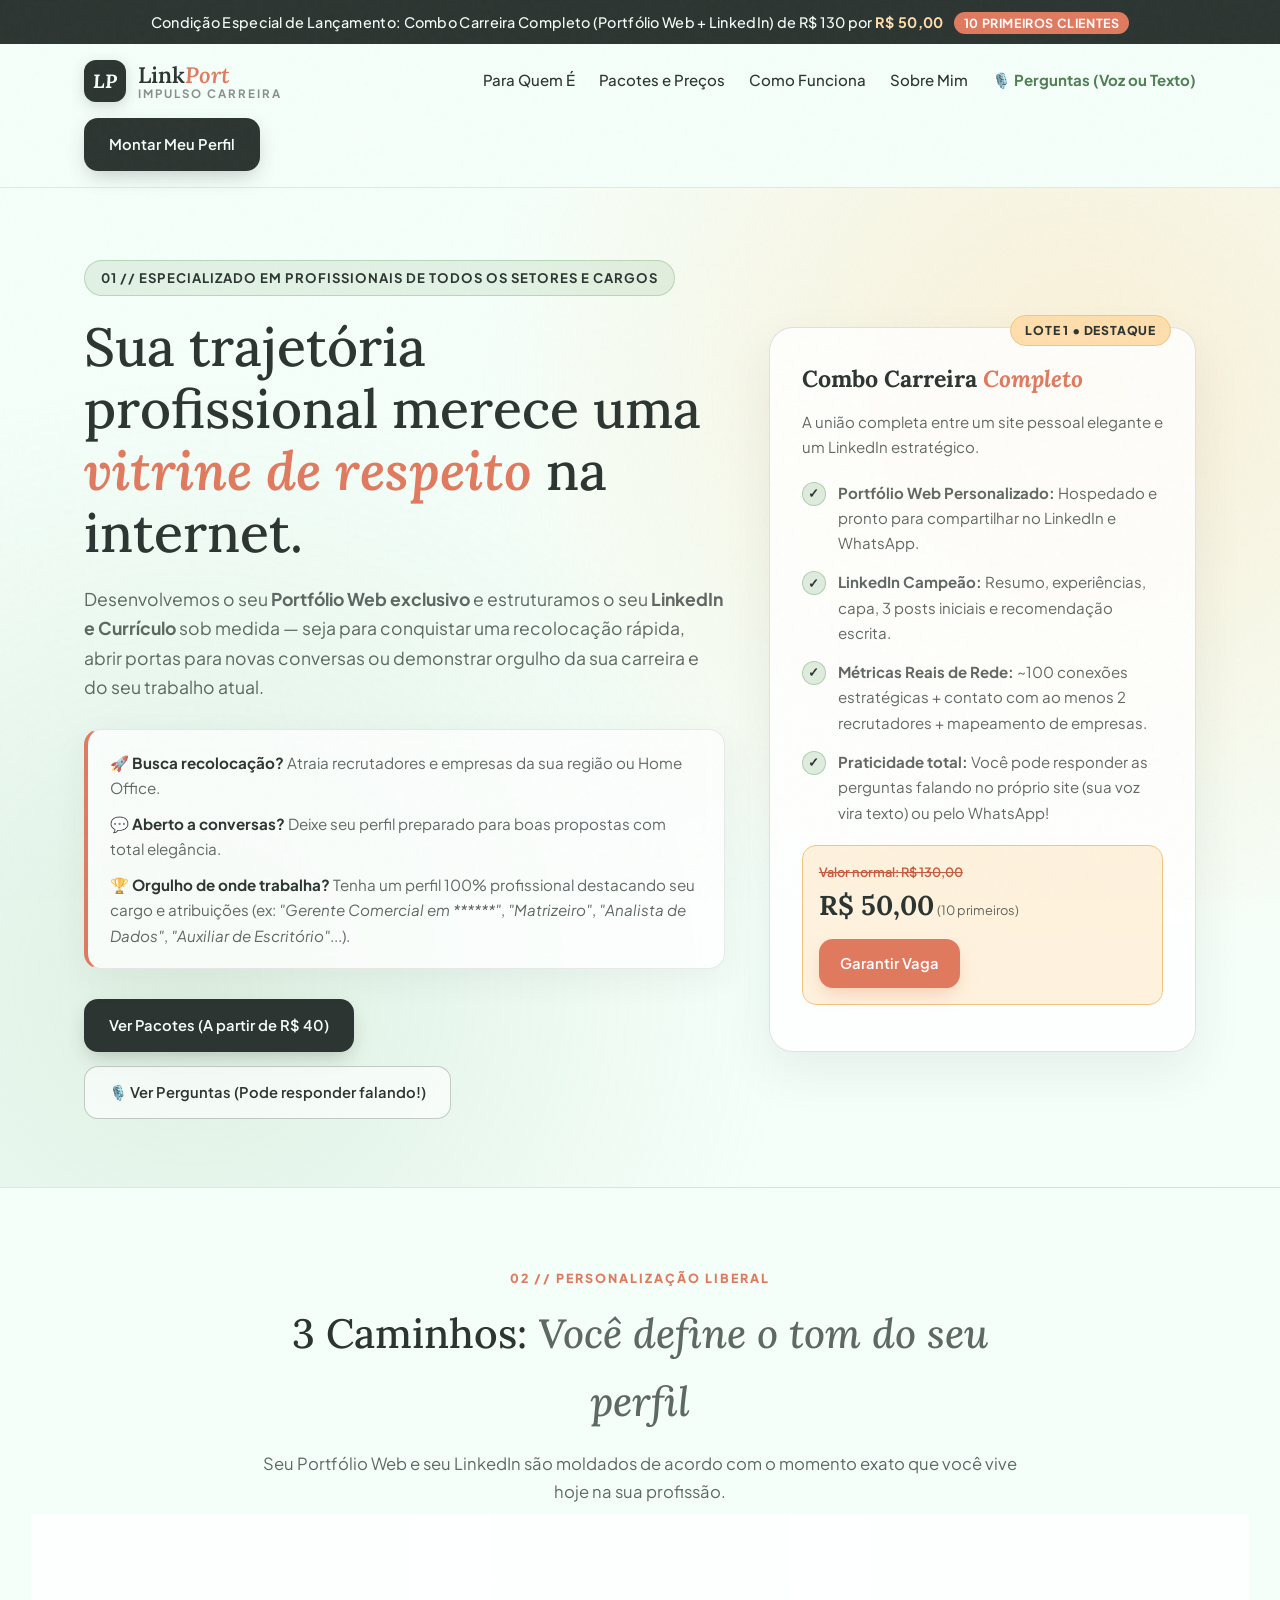
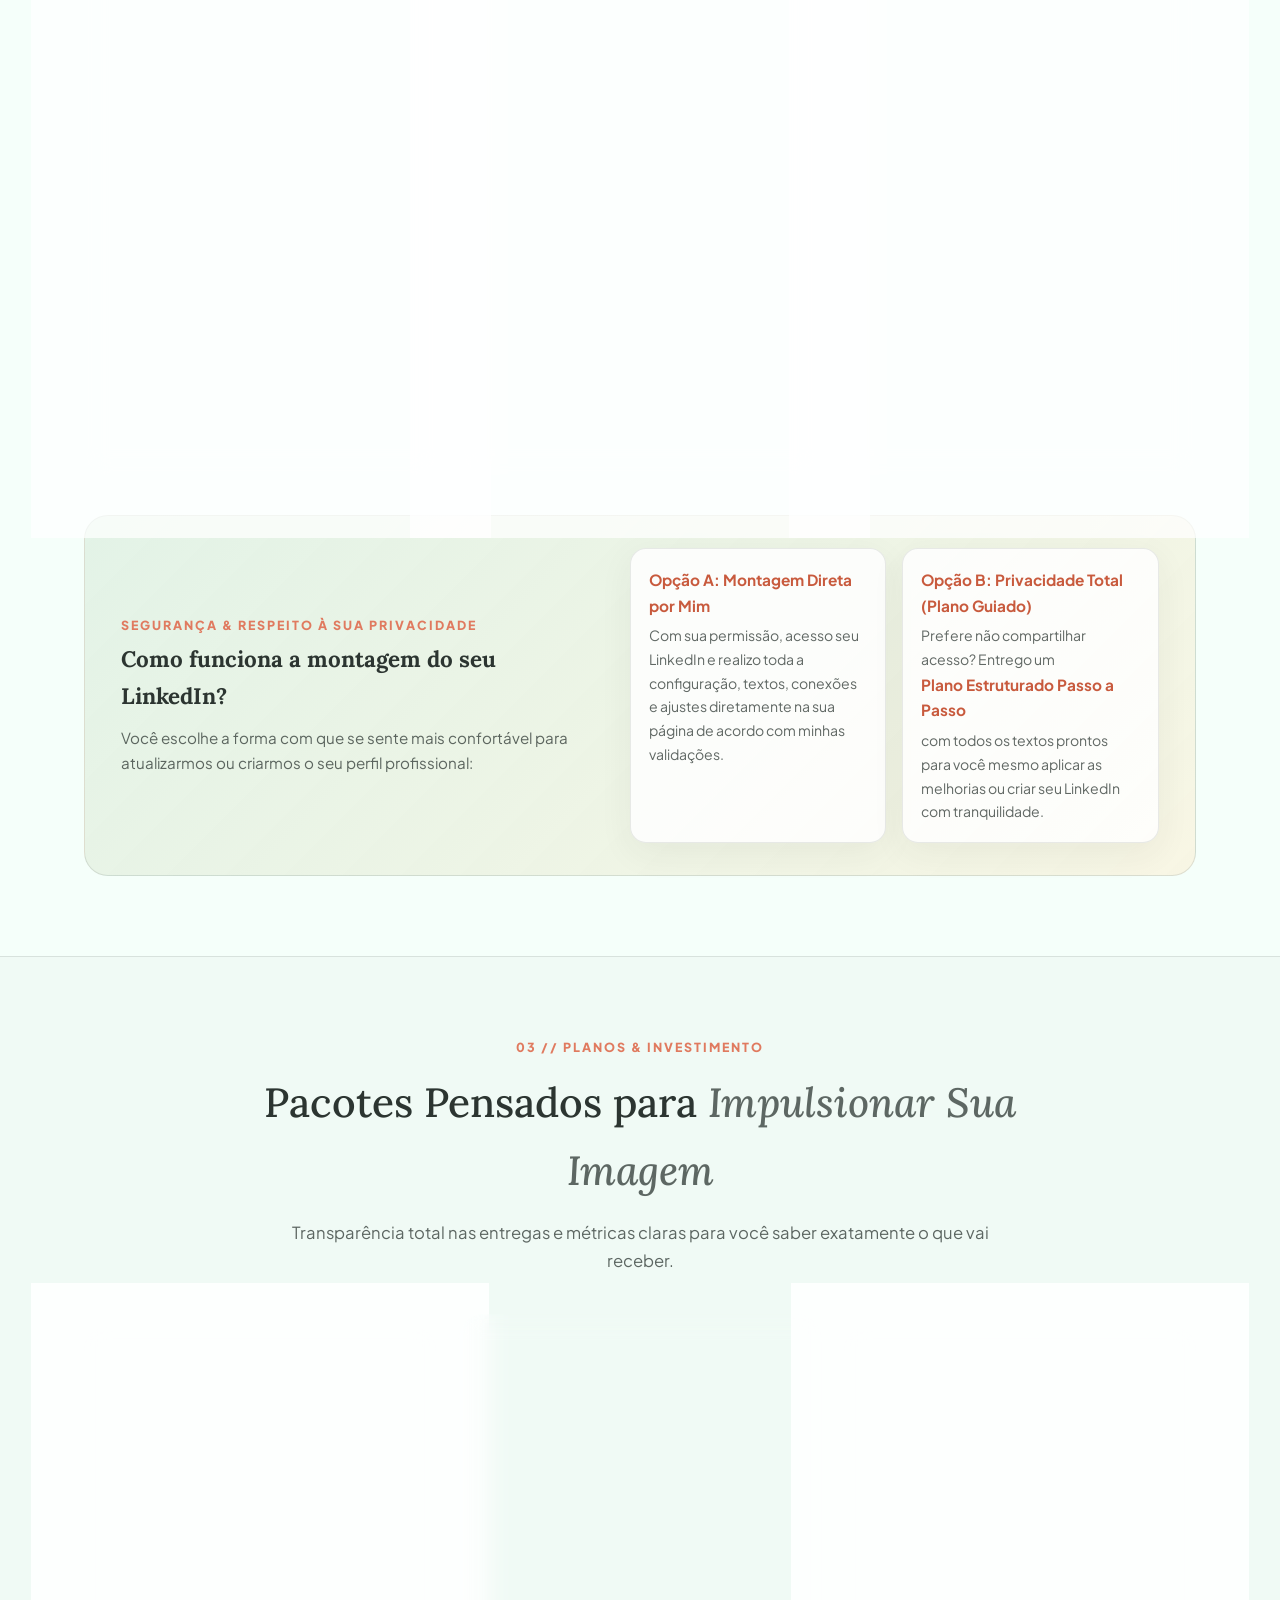
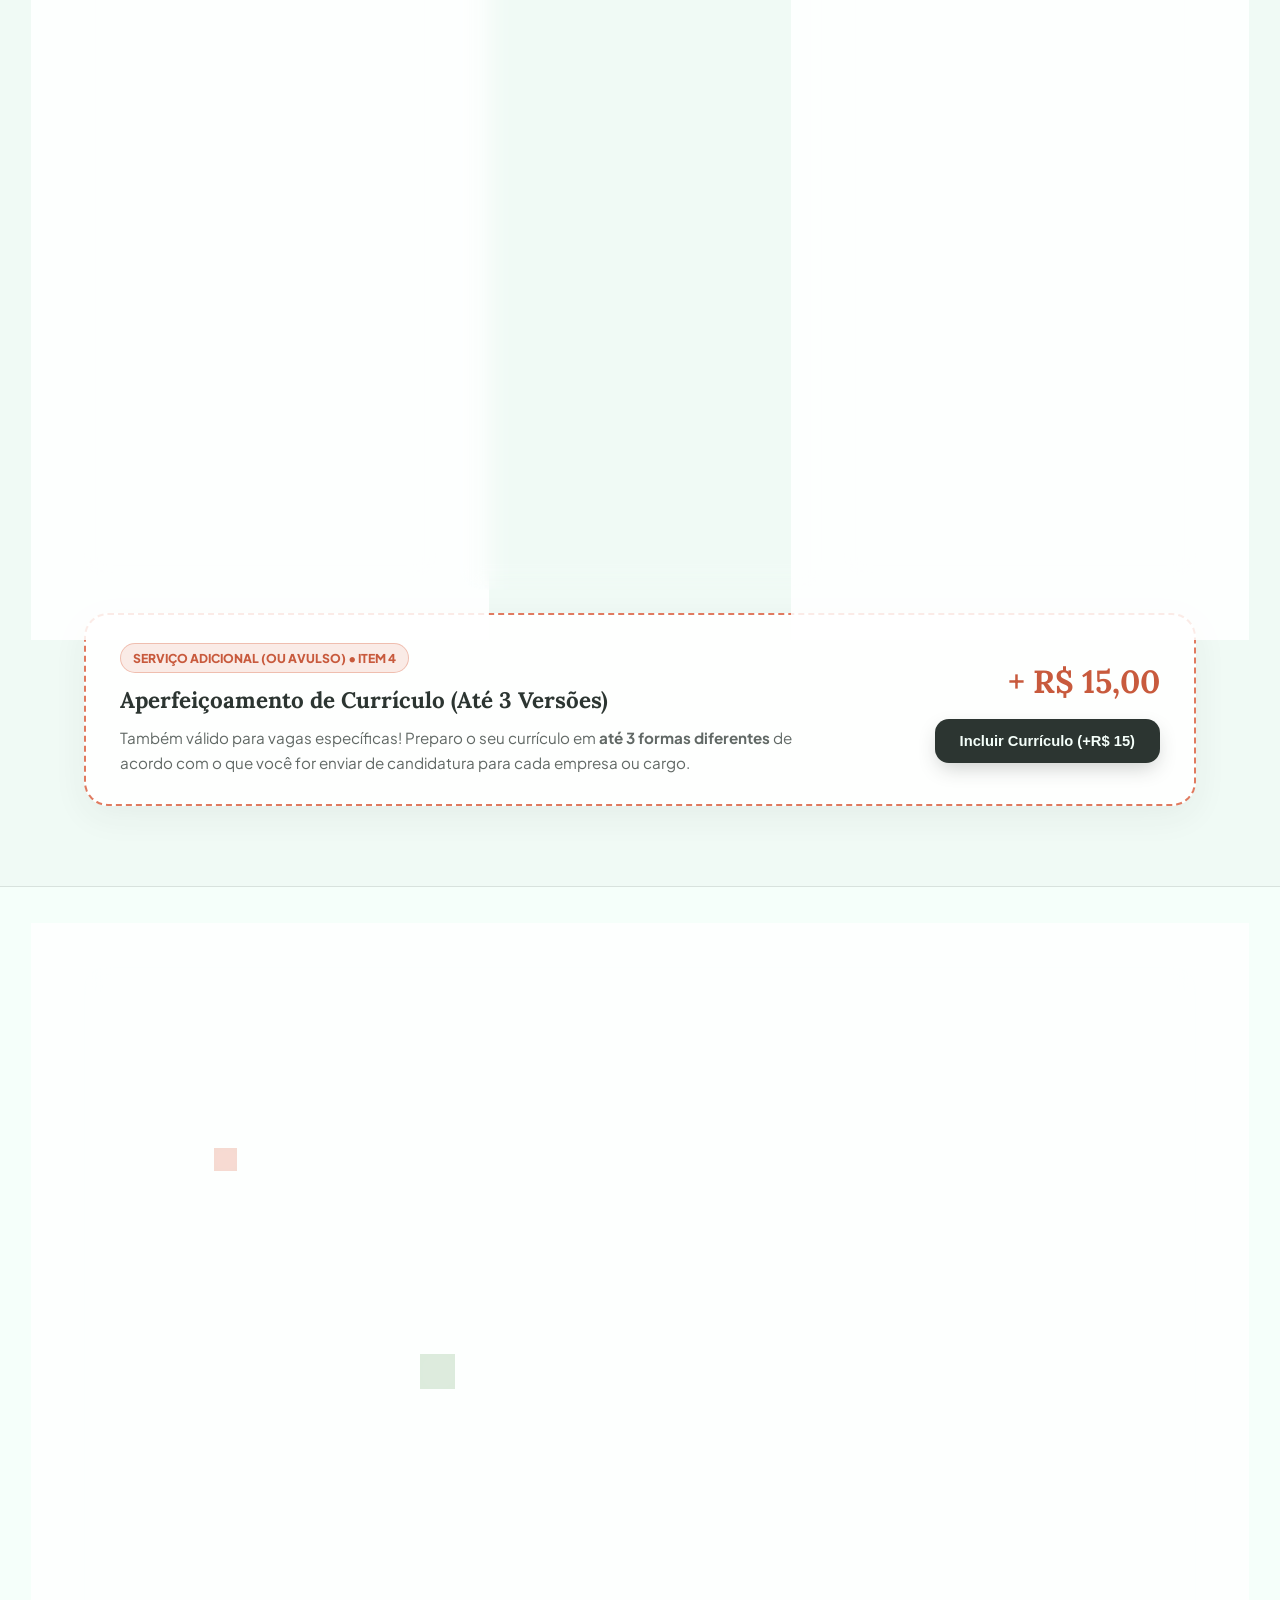
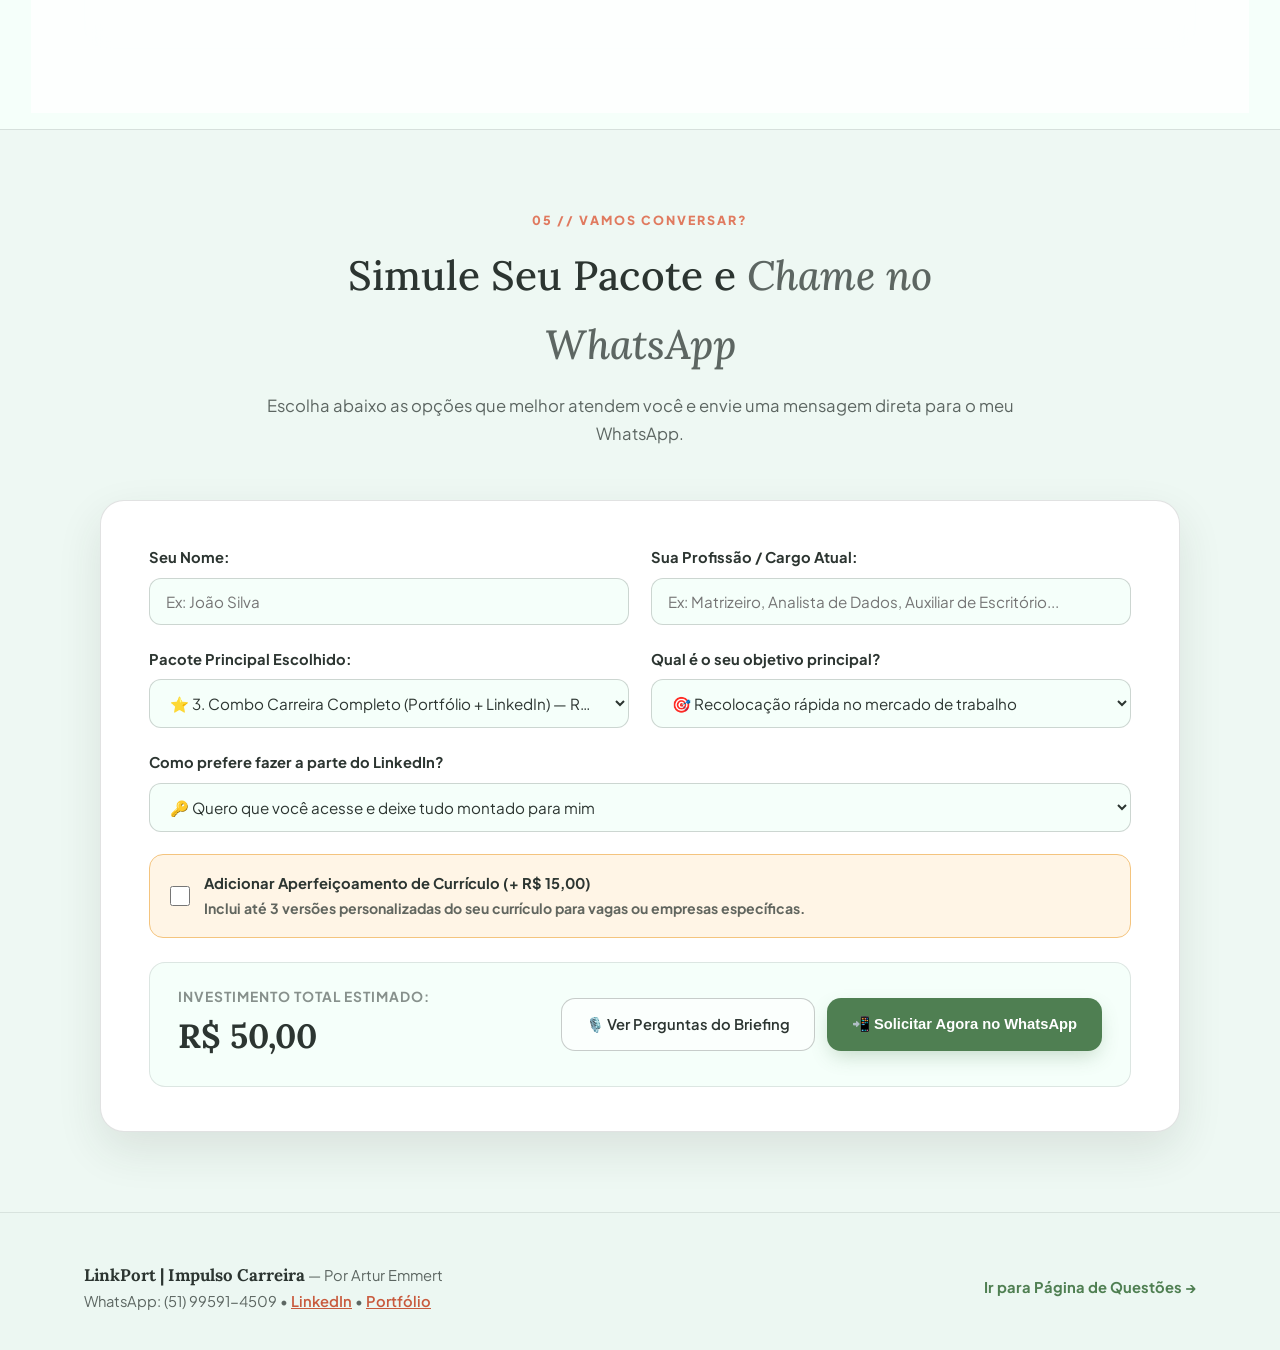
==== commit 3199d356: "Refatora projeto para Freela LinkePort e atualiza arquivos" ====
--- a/index.html
+++ b/index.html
@@ -3,9 +3,9 @@
 <head>
   <meta charset="UTF-8" />
   <meta name="viewport" content="width=device-width, initial-scale=1.0" />
-  <title>LinkPort | Impulso Carreira (Versão Clara) — Portfólios Web, LinkedIn e Currículos</title>
-  <meta name="description" content="Criação de Portfólios Web personalizados, otimização completa de LinkedIn e aperfeiçoamento de currículos para trabalhadores, técnicos e gestores da indústria." />
-  <link rel="icon" href="assets/img/favicon_portfolio.png" type="image/png" />
+  <title>LinkPort | Impulso Carreira — Portfólios Web, LinkedIn e Currículos</title>
+  <meta name="description" content="Criação de Portfólios Web personalizados, otimização completa de LinkedIn e aperfeiçoamento de currículos para trabalhadores, técnicos, auxiliares e gestores." />
+  <link rel="icon" href="assets/img/favicon-lp.svg" type="image/svg+xml" />
   <link rel="preconnect" href="https://fonts.googleapis.com">
   <link rel="preconnect" href="https://fonts.gstatic.com" crossorigin>
   <link href="https://fonts.googleapis.com/css2?family=Lora:ital,wght@0,400..700;1,400..700&family=Plus+Jakarta+Sans:ital,wght@0,300..800;1,300..800&display=swap" rel="stylesheet">
@@ -35,15 +35,10 @@
         <a href="#pacotes">Pacotes e Preços</a>
         <a href="#privacidade">Como Funciona</a>
         <a href="#sobre">Sobre Mim</a>
-        <a href="briefing.html" style="color: var(--sage-dark); font-weight: 700;">🎙️ Perguntas (Responda por Áudio)</a>
+        <a href="briefing.html" style="color: var(--sage-dark); font-weight: 700;">🎙️ Perguntas (Voz ou Texto)</a>
       </nav>
 
-      <div style="display: flex; align-items: center; gap: 10px; flex-wrap: wrap;">
-        <a href="../Projeto 1/index.html" class="version-switch" title="Alternar para o Projeto 1 (Tema Escuro)">
-          🌙 Ver Projeto 1 (Escuro)
-        </a>
-        <a href="#orcamento" class="btn btn-charcoal">Montar Meu Perfil</a>
-      </div>
+      <a href="#orcamento" class="btn btn-charcoal">Montar Meu Perfil</a>
     </div>
   </header>
 
@@ -52,24 +47,24 @@
     <div class="container hero-grid">
       <div>
         <div class="badge-pill">
-          01 // Especializado em Profissionais, Técnicos & Gestores da Indústria
+          01 // Especializado em Profissionais de Todos os Setores e Cargos
         </div>
         <h1>
           Sua trajetória profissional merece uma <span class="serif-italic">vitrine de respeito</span> na internet.
         </h1>
         <p class="hero-lead">
-          Desenvolvemos o seu <strong>Portfólio Web exclusivo</strong> e estruturamos o seu <strong>LinkedIn e Currículo</strong> sob medida — seja para conquistar uma recolocação rápida, abrir portas para novas conversas ou demonstrar orgulho da sua carreira e empresa atual.
+          Desenvolvemos o seu <strong>Portfólio Web exclusivo</strong> e estruturamos o seu <strong>LinkedIn e Currículo</strong> sob medida — seja para conquistar uma recolocação rápida, abrir portas para novas conversas ou demonstrar orgulho da sua carreira e do seu trabalho atual.
         </p>
 
         <div class="hero-usecases">
           <div>🚀 <strong>Busca recolocação?</strong> Atraia recrutadores e empresas da sua região ou Home Office.</div>
           <div>💬 <strong>Aberto a conversas?</strong> Deixe seu perfil preparado para boas propostas com total elegância.</div>
-          <div>🏆 <strong>Orgulho de onde trabalha?</strong> Tenha um perfil 100% profissional destacando seu cargo e atribuições (ex: <em>"Gerente de Produção na Grendene"</em>, <em>"Mestre Matrizeiro"</em>, <em>"Projetista Técnico"</em>).</div>
+          <div>🏆 <strong>Orgulho de onde trabalha?</strong> Tenha um perfil 100% profissional destacando seu cargo e atribuições (ex: <em>"Gerente Comercial em ******"</em>, <em>"Matrizeiro"</em>, <em>"Analista de Dados"</em>, <em>"Auxiliar de Escritório"</em>...).</div>
         </div>
 
         <div class="hero-actions">
           <a href="#pacotes" class="btn btn-charcoal">Ver Pacotes (A partir de R$ 40)</a>
-          <a href="briefing.html" class="btn btn-outline">🎙️ Ver Perguntas (Pode responder por Áudio!)</a>
+          <a href="briefing.html" class="btn btn-outline">🎙️ Ver Perguntas (Pode responder falando!)</a>
         </div>
       </div>
 
@@ -77,13 +72,13 @@
         <span class="hero-card-tag">Lote 1 • Destaque</span>
         <h3>Combo Carreira <span class="font-serif-editorial" style="font-style: italic; color: var(--terracotta);">Completo</span></h3>
         <p style="color: var(--charcoal-muted); font-size: 0.94rem;">
-          A união completa entre um site pessoal elegante (como o meu portfólio) e um LinkedIn estratégico.
+          A união completa entre um site pessoal elegante e um LinkedIn estratégico.
         </p>
 
         <ul class="hero-stat-list">
           <li>
             <span class="stat-check">✓</span>
-            <div><strong>Portfólio Web Personalizado:</strong> Hospedado em servidor próprio com link exclusivo seu.</div>
+            <div><strong>Portfólio Web Personalizado:</strong> Hospedado e pronto para compartilhar no LinkedIn e WhatsApp.</div>
           </li>
           <li>
             <span class="stat-check">✓</span>
@@ -95,7 +90,7 @@
           </li>
           <li>
             <span class="stat-check">✓</span>
-            <div><strong>Praticidade total:</strong> Não gosta de digitar? Você pode responder as perguntas por <strong>áudio no WhatsApp</strong>!</div>
+            <div><strong>Praticidade total:</strong> Você pode responder as perguntas falando no próprio site (sua voz vira texto) ou pelo WhatsApp!</div>
           </li>
         </ul>
 
@@ -128,7 +123,7 @@
           <span class="path-num">Caminho 01 // Mercado</span>
           <h3>Recolocação Rápida & Novas Vagas</h3>
           <p>
-            Ideal para quem saiu recentemente da empresa (como em movimentações do setor) e quer retornar rápido ao mercado ou buscar vagas presenciais na região e Home Office.
+            Ideal para quem saiu recentemente do emprego e quer retornar rápido ao mercado ou buscar vagas presenciais na região e Home Office.
           </p>
           <div class="path-example">
             <strong>Foco:</strong> Visibilidade para RHs, busca ativa de empresas compatíveis com sua faixa salarial, currículo afiado e portfólio mostrando sua entrega prática.
@@ -152,10 +147,10 @@
           <span class="path-num">Caminho 03 // Autoridade</span>
           <h3>Orgulho Profissional & Cargo na Empresa</h3>
           <p>
-            Pensado especialmente para <strong>gerentes mais antigos, supervisores, líderes e especialistas</strong> que têm orgulho da empresa onde trabalham e querem uma página 100% profissional.
+            Pensado justamente para quem tem <strong>orgulho do próprio trabalho, independentemente do cargo</strong> — podendo ser até um auxiliar ou estagiário — e quer uma página e perfil 100% profissionais.
           </p>
           <div class="path-example">
-            <strong>Exemplo:</strong> <em>"Gerente de Produção na Grendene"</em> ou <em>"Especialista em Matrizaria no Grupo Dass"</em> — destacando suas atribuições, história e liderança na indústria.
+            <strong>Exemplo:</strong> <em>"Gerente Comercial em ******"</em>, <em>"Matrizeiro"</em>, <em>"Analista de Dados"</em>, <em>"Auxiliar de Escritório"</em> ou <em>"Estagiário"</em> — destacando suas atribuições, dedicação e conquistas no dia a dia.
           </div>
         </div>
       </div>
@@ -193,7 +188,7 @@
     <div class="container">
       <div class="section-header">
         <span class="section-tag">03 // Planos & Investimento</span>
-        <h2>Pacotes Pensados para a <span>Realidade da Indústria</span></h2>
+        <h2>Pacotes Pensados para <span>Impulsionar Sua Imagem</span></h2>
         <p>
           Transparência total nas entregas e métricas claras para você saber exatamente o que vai receber.
         </p>
@@ -253,23 +248,43 @@
           <button class="btn btn-terracotta" onclick="selecionarPacote('combo')">Aproveitar Combo por R$ 50</button>
         </div>
 
-        <!-- Pacote 2: Portfólio Web -->
+        <!-- Pacote 2: Portfólio Web (Com o Ícone "?" e Nota de Hospedagem) -->
         <div class="price-card">
-          <div class="plan-name">2. Portfólio Web</div>
+          <div class="plan-header-row">
+            <div class="plan-name">2. Portfólio Web</div>
+            <div class="info-tooltip-wrap" onclick="toggleTooltip(event, this)">
+              <button type="button" class="info-tooltip-btn" aria-label="Como funciona a hospedagem e o link?">?</button>
+              <div class="info-tooltip-box">
+                <strong>ℹ️ Como funciona a hospedagem?</strong><br/>
+                • O seu site é hospedado via <strong>GitHub Pages</strong> ou <strong>Vercel App</strong> (ex: <em>seu-nome.vercel.app</em>), por isso o endereço do link ainda não é 100% customizável como domínio próprio.<br/><br/>
+                • <strong>Validade de 1 Ano:</strong> A hospedagem fica ativa por 1 ano. Após esse período, o site é retirado do ar e a taxa para reativar/manter é de <strong>apenas R$ 20,00</strong>.
+              </div>
+            </div>
+          </div>
           <div class="plan-subtitle">Apenas Portfólio (Site Pessoal Hospedado)</div>
 
           <div class="price-box">
             <span class="current-price">R$ 100<small>,00</small></span>
-            <span style="display: block; font-size: 0.84rem; color: var(--charcoal-light); margin-top: 4px;">Site exclusivo + Hospedagem inclusa</span>
+            <span style="display: block; font-size: 0.84rem; color: var(--charcoal-light); margin-top: 4px;">Site exclusivo + 1 ano de hospedagem</span>
           </div>
 
           <ul class="plan-features">
             <li><span class="stat-check">✓</span> <div><strong>Site Pessoal Personalizado</strong> nas cores e estilo que você preferir</div></li>
             <li><span class="stat-check">✓</span> <div><strong>100% Responsivo:</strong> leitura perfeita no celular e no computador</div></li>
-            <li><span class="stat-check">✓</span> <div><strong>Hospedado em servidor próprio</strong> com link personalizado seu</div></li>
             <li><span class="stat-check">✓</span> <div>Seções completas: <strong>Sobre, Projetos/Trabalhos, Habilidades e Contatos</strong></div></li>
             <li><span class="stat-check">✓</span> <div>Link direto pronto para bio do LinkedIn e WhatsApp</div></li>
           </ul>
+
+          <div class="hosting-mini-note">
+            <span>Hospedagem Pages/Vercel (1 ano incluso • renovação R$ 20)</span>
+            <div class="info-tooltip-wrap" onclick="toggleTooltip(event, this)">
+              <button type="button" class="info-tooltip-btn" style="width: 20px; height: 20px; font-size: 0.72rem;" aria-label="Detalhes da hospedagem">?</button>
+              <div class="info-tooltip-box">
+                <strong>Detalhes do Link e Hospedagem:</strong><br/>
+                Hospedado em meu GitHub Pages ou Vercel App (por isso o link não fica 100% otimizável com domínio próprio nesta fase). Válido por <strong>1 ano</strong>; após isso é retirado e a taxa para voltar ao ar é de <strong>R$ 20,00</strong>.
+              </div>
+            </div>
+          </div>
 
           <button class="btn btn-outline" onclick="selecionarPacote('portfolio')">Escolher Portfólio Web</button>
         </div>
@@ -292,13 +307,15 @@
     </div>
   </section>
 
-  <!-- Seção Sobre Mim (Com a Foto e Estética Real do Portfólio do Artur!) -->
+  <!-- Seção Sobre Mim (Com a Nova Foto Redonda e Efeitos NavajoWhite) -->
   <section id="sobre">
     <div class="container">
       <div class="about-grid">
         <div class="profile-frame-wrap">
           <div class="navajo-circle">
-            <img src="assets/img/foto_portfolio_circulo.png" alt="Artur Emmert" />
+            <img src="assets/img/foto_artur_nova.png" alt="Artur Emmert" />
+            <div class="circle-dot-sage"></div>
+            <div class="circle-dot-terracotta"></div>
           </div>
           <h3 class="font-serif-editorial" style="font-size: 1.5rem; color: var(--charcoal);">Artur Emmert</h3>
           <span style="font-size: 0.8rem; text-transform: uppercase; letter-spacing: 1.5px; color: var(--charcoal-light); font-weight: 700;">
@@ -315,14 +332,14 @@
             Sou <strong>Projetista no Grupo Dass</strong>, Técnico em Mecânica formado pela <strong>Fundação Liberato</strong> (duas vezes finalista da MOSTRATEC e vencedor do <em>Prêmio Inovação na Indústria Jovem 2025</em>) e bolsista de <strong>Ciência da Computação na Universidade Feevale</strong>.
           </p>
           <p style="color: var(--charcoal-muted); margin-bottom: 16px;">
-            Além de atuar diretamente na indústria e desenvolver automações em Python, conto com <strong>experiência prática na montagem de currículos estratégicos, portfólios web personalizados e estruturação de LinkedIn</strong>. Esta própria página que você está navegando usa as cores e a identidade do meu portfólio pessoal!
+            Além de atuar diretamente na indústria e desenvolver automações em Python, conto com <strong>experiência prática na montagem de currículos estratégicos, portfólios web personalizados e estruturação de LinkedIn</strong>.
           </p>
 
           <div class="about-badges">
-            <span class="badge-terracotta">Projetista — Grupo Dass</span>
+            <span class="badge-terracotta">Projetista Industrial</span>
             <span class="badge-sage">Portfólios Web & Front-End</span>
             <span class="badge-navajo">Currículos & LinkedIn Estratégico</span>
-            <span class="badge-sage">Técnico em Mecânica (Liberato)</span>
+            <span class="badge-sage">Ciência da Computação</span>
           </div>
 
           <div style="display: flex; flex-wrap: wrap; gap: 12px; margin-top: 24px;">
@@ -333,7 +350,7 @@
               🔗 Meu LinkedIn Oficial
             </a>
             <a href="briefing.html" class="btn btn-sage">
-              🎙️ Ver Página de Perguntas (Áudio)
+              🎙️ Ver Página de Perguntas
             </a>
           </div>
         </div>
@@ -341,7 +358,7 @@
     </div>
   </section>
 
-  <!-- Simulador de Pedido / Orçamento Rápido -->
+  <!-- Simulador de Pedido / Orçamento Rápido (Centralizado e Caixa Branca Ampliada) -->
   <section id="orcamento" style="background: rgba(44, 53, 49, 0.03); border-top: 1px solid var(--card-border);">
     <div class="container">
       <div class="section-header">
@@ -361,7 +378,7 @@
 
           <div class="form-group">
             <label for="clienteProfissao">Sua Profissão / Cargo Atual:</label>
-            <input type="text" id="clienteProfissao" class="form-control" placeholder="Ex: Matrizeiro, Projetista, Gerente de Produção..." />
+            <input type="text" id="clienteProfissao" class="form-control" placeholder="Ex: Matrizeiro, Analista de Dados, Auxiliar de Escritório..." />
           </div>
 
           <div class="form-group">
@@ -379,7 +396,7 @@
             <select id="objetivoSelect" class="form-control">
               <option value="Recolocação rápida no mercado de trabalho">🎯 Recolocação rápida no mercado de trabalho</option>
               <option value="Estou empregado, mas aberto a novas conversas e propostas">💬 Estou empregado, mas aberto a boas conversas</option>
-              <option value="Mostrar orgulho da empresa atual e ter um perfil 100% profissional com minhas atribuições">🏛️ Orgulho da empresa onde trabalho (Perfil 100% Profissional / Cargo Atual)</option>
+              <option value="Mostrar orgulho do trabalho/empresa atual e ter um perfil 100% profissional com minhas atribuições">🏛️ Orgulho do meu trabalho atual (Perfil 100% Profissional / Cargo Atual)</option>
             </select>
           </div>
 
@@ -427,8 +444,7 @@
         <strong class="font-serif-editorial" style="color: var(--charcoal); font-size: 1.05rem;">LinkPort | Impulso Carreira</strong> — Por Artur Emmert<br/>
         <span>WhatsApp: (51) 99591-4509 • <a href="https://www.linkedin.com/in/artur-emmert-cs-pm" target="_blank" style="color: var(--terracotta-dark); font-weight: 600;">LinkedIn</a> • <a href="https://artur-emmert.github.io/MeuPortf-lioV2/" target="_blank" style="color: var(--terracotta-dark); font-weight: 600;">Portfólio</a></span>
       </div>
-      <div style="display: flex; gap: 16px; align-items: center; flex-wrap: wrap;">
-        <a href="../Projeto 1/index.html" class="version-switch">🌙 Alternar para Projeto 1 (Escuro)</a>
+      <div>
         <a href="briefing.html" style="color: var(--sage-dark); text-decoration: none; font-weight: 700;">Ir para Página de Questões →</a>
       </div>
     </div>
--- a/styles.css
+++ b/styles.css
@@ -198,7 +198,7 @@
   width: 100%;
 }
 
-/* Botões estilo Portfolio_V2 */
+/* Botões */
 .btn {
   display: inline-flex;
   align-items: center;
@@ -260,25 +260,6 @@
   color: var(--mintcream);
 }
 
-.version-switch {
-  display: inline-flex;
-  align-items: center;
-  gap: 6px;
-  font-size: 0.8rem;
-  font-weight: 700;
-  padding: 7px 13px;
-  border-radius: 99px;
-  background: rgba(255, 222, 173, 0.55);
-  border: 1px solid var(--navajowhite-strong);
-  color: var(--charcoal);
-  text-decoration: none;
-  transition: all 0.2s;
-}
-
-.version-switch:hover {
-  background: var(--navajowhite);
-}
-
 /* Hero Section */
 .hero {
   padding: 72px 0 68px;
@@ -462,7 +443,7 @@
   font-size: 1.04rem;
 }
 
-/* Grid 3 Caminhos (Estilo Glassmorphism do Portfólio) */
+/* Grid 3 Caminhos */
 .paths-grid {
   display: grid;
   grid-template-columns: repeat(3, 1fr);
@@ -616,6 +597,13 @@
   letter-spacing: 0.8px;
 }
 
+.plan-header-row {
+  display: flex;
+  align-items: center;
+  justify-content: space-between;
+  gap: 8px;
+}
+
 .plan-name {
   font-family: 'Lora', serif;
   font-size: 1.45rem;
@@ -628,6 +616,86 @@
   font-size: 0.88rem;
   color: var(--charcoal-light);
   margin-bottom: 20px;
+}
+
+/* Tooltip de Interrogação (?) do Portfólio Web */
+.info-tooltip-wrap {
+  position: relative;
+  display: inline-flex;
+  align-items: center;
+}
+
+.info-tooltip-btn {
+  width: 24px;
+  height: 24px;
+  border-radius: 50%;
+  background: rgba(44, 53, 49, 0.08);
+  border: 1px solid rgba(44, 53, 49, 0.25);
+  color: var(--charcoal);
+  font-weight: 800;
+  font-size: 0.8rem;
+  display: inline-flex;
+  align-items: center;
+  justify-content: center;
+  cursor: pointer;
+  transition: all 0.2s ease;
+}
+
+.info-tooltip-btn:hover,
+.info-tooltip-btn:focus {
+  background: var(--terracotta);
+  border-color: var(--terracotta);
+  color: #fff;
+  outline: none;
+}
+
+.info-tooltip-box {
+  visibility: hidden;
+  opacity: 0;
+  position: absolute;
+  bottom: calc(100% + 10px);
+  right: 0;
+  width: 290px;
+  background: var(--charcoal);
+  color: var(--mintcream);
+  padding: 14px 16px;
+  border-radius: 14px;
+  font-size: 0.8rem;
+  line-height: 1.5;
+  box-shadow: 0 14px 32px rgba(44, 53, 49, 0.28);
+  z-index: 50;
+  transition: opacity 0.22s ease, transform 0.22s ease;
+  transform: translateY(6px);
+  pointer-events: none;
+  text-align: left;
+  font-weight: 400;
+}
+
+.info-tooltip-box strong {
+  color: var(--navajowhite);
+}
+
+.info-tooltip-wrap:hover .info-tooltip-box,
+.info-tooltip-wrap:focus-within .info-tooltip-box,
+.info-tooltip-wrap.active .info-tooltip-box {
+  visibility: visible;
+  opacity: 1;
+  transform: translateY(0);
+  pointer-events: auto;
+}
+
+.hosting-mini-note {
+  font-size: 0.78rem;
+  color: var(--charcoal-light);
+  background: rgba(44, 53, 49, 0.04);
+  border: 1px dashed rgba(44, 53, 49, 0.18);
+  border-radius: 10px;
+  padding: 9px 12px;
+  margin-bottom: 18px;
+  display: flex;
+  align-items: center;
+  justify-content: space-between;
+  gap: 8px;
 }
 
 .price-box {
@@ -675,7 +743,7 @@
   display: flex;
   flex-direction: column;
   gap: 12px;
-  margin-bottom: 28px;
+  margin-bottom: 22px;
   flex-grow: 1;
 }
 
@@ -775,7 +843,7 @@
   color: var(--terracotta-dark);
 }
 
-/* Seção Sobre Artur Emmert (Com a Moldura NavajoWhite idêntica ao Portfólio!) */
+/* Seção Sobre Artur Emmert */
 .about-grid {
   display: grid;
   grid-template-columns: 0.42fr 0.58fr;
@@ -797,27 +865,53 @@
 }
 
 .navajo-circle {
-  width: 240px;
-  height: 240px;
+  width: 250px;
+  height: 250px;
   border-radius: 50%;
   background: linear-gradient(45deg, var(--navajowhite), #ffffff, var(--navajowhite));
   padding: 6px;
   box-shadow: 0 0 45px rgba(255, 222, 173, 0.75), inset 0 0 18px rgba(255, 222, 173, 0.3);
   position: relative;
   margin-bottom: 18px;
-  transition: transform 0.4s ease;
+  transition: transform 0.4s ease, box-shadow 0.4s ease;
 }
 
 .navajo-circle:hover {
   transform: scale(1.03);
+  box-shadow: 0 0 60px rgba(255, 222, 173, 0.95);
 }
 
 .navajo-circle img {
   width: 100%;
   height: 100%;
   object-fit: cover;
+  object-position: center center;
   border-radius: 50%;
   background: var(--mintcream);
+}
+
+.circle-dot-sage {
+  position: absolute;
+  bottom: 4px;
+  right: 4px;
+  width: 34px;
+  height: 34px;
+  border-radius: 50%;
+  background: rgba(143, 188, 143, 0.3);
+  border: 1px solid rgba(255, 255, 255, 0.7);
+  backdrop-filter: blur(4px);
+}
+
+.circle-dot-terracotta {
+  position: absolute;
+  top: 6px;
+  left: 6px;
+  width: 22px;
+  height: 22px;
+  border-radius: 50%;
+  background: rgba(224, 122, 95, 0.28);
+  border: 1px solid rgba(255, 255, 255, 0.7);
+  backdrop-filter: blur(4px);
 }
 
 .about-badges {
@@ -857,29 +951,32 @@
   border-radius: 99px;
 }
 
-/* Simulador / Orçamento */
+/* Simulador / Orçamento Corrigido e Centralizado (Sem Quebrar!) */
 .builder-box {
-  background: rgba(255, 255, 255, 0.88);
-  backdrop-filter: blur(12px);
+  background: #ffffff;
   border: 1px solid rgba(44, 53, 49, 0.14);
   border-radius: var(--radius-lg);
-  padding: 38px;
-  max-width: 920px;
+  padding: 44px 48px;
+  width: 100%;
+  max-width: 1080px;
   margin: 0 auto;
   box-shadow: var(--shadow-hover);
 }
 
 .form-grid {
   display: grid;
-  grid-template-columns: 1fr 1fr;
-  gap: 20px;
-  margin-bottom: 22px;
+  grid-template-columns: minmax(0, 1fr) minmax(0, 1fr);
+  gap: 22px;
+  margin-bottom: 24px;
+  width: 100%;
 }
 
 .form-group {
   display: flex;
   flex-direction: column;
   gap: 8px;
+  min-width: 0;
+  width: 100%;
 }
 
 .form-group.full {
@@ -893,13 +990,17 @@
 }
 
 .form-control {
+  width: 100%;
+  max-width: 100%;
   background: var(--mintcream);
   border: 1px solid rgba(44, 53, 49, 0.2);
   color: var(--charcoal);
   padding: 13px 16px;
   border-radius: 12px;
-  font-size: 0.96rem;
+  font-size: 0.95rem;
   font-family: inherit;
+  overflow: hidden;
+  text-overflow: ellipsis;
 }
 
 .form-control:focus {
@@ -917,25 +1018,28 @@
   padding: 16px 20px;
   border-radius: 14px;
   cursor: pointer;
+  width: 100%;
 }
 
 .checkbox-card input {
   width: 20px;
   height: 20px;
   accent-color: var(--terracotta);
+  flex-shrink: 0;
 }
 
 .total-bar {
   background: var(--mintcream);
   border: 1px solid rgba(44, 53, 49, 0.12);
   border-radius: 16px;
-  padding: 20px 24px;
+  padding: 22px 28px;
   display: flex;
   align-items: center;
   justify-content: space-between;
   flex-wrap: wrap;
   gap: 16px;
   margin-top: 24px;
+  width: 100%;
 }
 
 .total-amount {
@@ -945,7 +1049,7 @@
   color: var(--charcoal);
 }
 
-/* Página de Briefing V2 */
+/* Página de Briefing */
 .audio-highlight-box {
   background: linear-gradient(135deg, rgba(143, 188, 143, 0.22), rgba(255, 222, 173, 0.35));
   border: 2px solid var(--sage-dark);
@@ -1002,6 +1106,15 @@
   border-radius: var(--radius-md);
   padding: 20px;
   margin-bottom: 16px;
+}
+
+.question-top-bar {
+  display: flex;
+  align-items: center;
+  justify-content: space-between;
+  gap: 10px;
+  flex-wrap: wrap;
+  margin-bottom: 8px;
 }
 
 .question-number {
@@ -1012,9 +1125,42 @@
   font-size: 0.76rem;
   padding: 3px 11px;
   border-radius: 99px;
-  margin-bottom: 8px;
   text-transform: uppercase;
   letter-spacing: 0.6px;
+}
+
+/* Botão de Falar e Transcrever Voz em Texto na Própria Pergunta */
+.btn-mic {
+  display: inline-flex;
+  align-items: center;
+  gap: 6px;
+  background: rgba(79, 127, 82, 0.14);
+  border: 1px solid rgba(79, 127, 82, 0.45);
+  color: var(--charcoal);
+  padding: 6px 13px;
+  border-radius: 99px;
+  font-size: 0.8rem;
+  font-weight: 700;
+  cursor: pointer;
+  transition: all 0.2s ease;
+}
+
+.btn-mic:hover {
+  background: var(--sage-dark);
+  color: #fff;
+}
+
+.btn-mic.recording {
+  background: var(--terracotta);
+  border-color: var(--terracotta-dark);
+  color: #fff;
+  animation: pulseMic 1.2s infinite;
+}
+
+@keyframes pulseMic {
+  0% { box-shadow: 0 0 0 0 rgba(224, 122, 95, 0.6); }
+  70% { box-shadow: 0 0 0 10px rgba(224, 122, 95, 0); }
+  100% { box-shadow: 0 0 0 0 rgba(224, 122, 95, 0); }
 }
 
 .question-title {
@@ -1036,12 +1182,28 @@
   background: #ffffff;
   border: 1px solid rgba(44, 53, 49, 0.22);
   color: var(--charcoal);
-  padding: 12px;
+  padding: 12px 14px;
   border-radius: 10px;
   font-family: inherit;
   font-size: 0.95rem;
   resize: vertical;
-  min-height: 72px;
+  min-height: 76px;
+}
+
+.optional-input:focus {
+  outline: none;
+  border-color: var(--sage-dark);
+  box-shadow: 0 0 0 3px rgba(143, 188, 143, 0.22);
+}
+
+.skip-notice {
+  background: rgba(224, 122, 95, 0.14);
+  border-left: 4px solid var(--terracotta);
+  padding: 10px 14px;
+  border-radius: 8px;
+  font-size: 0.88rem;
+  color: var(--charcoal);
+  margin-bottom: 12px;
 }
 
 /* Rodapé */
@@ -1080,6 +1242,10 @@
     grid-template-columns: 1fr;
   }
 
+  .builder-box {
+    padding: 28px 22px;
+  }
+
   .addon-price-col {
     align-items: flex-start;
     text-align: left;
